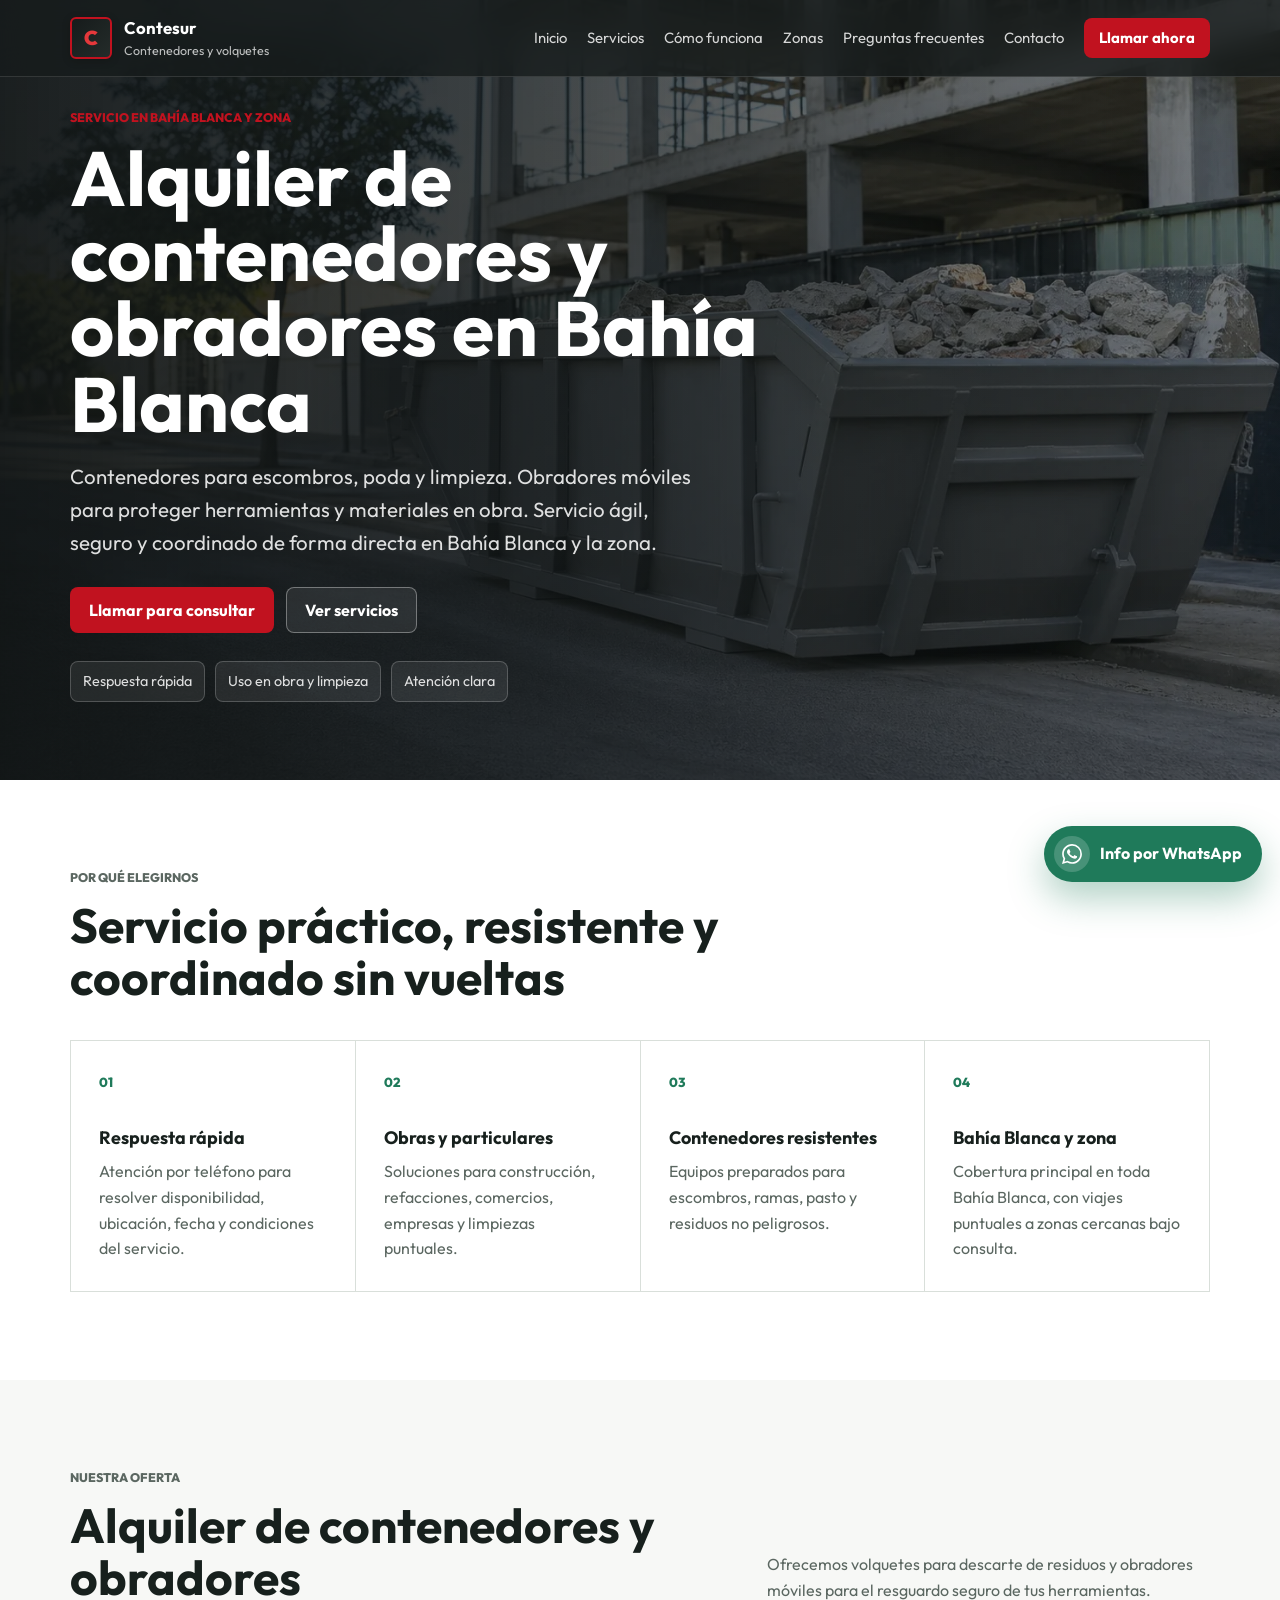
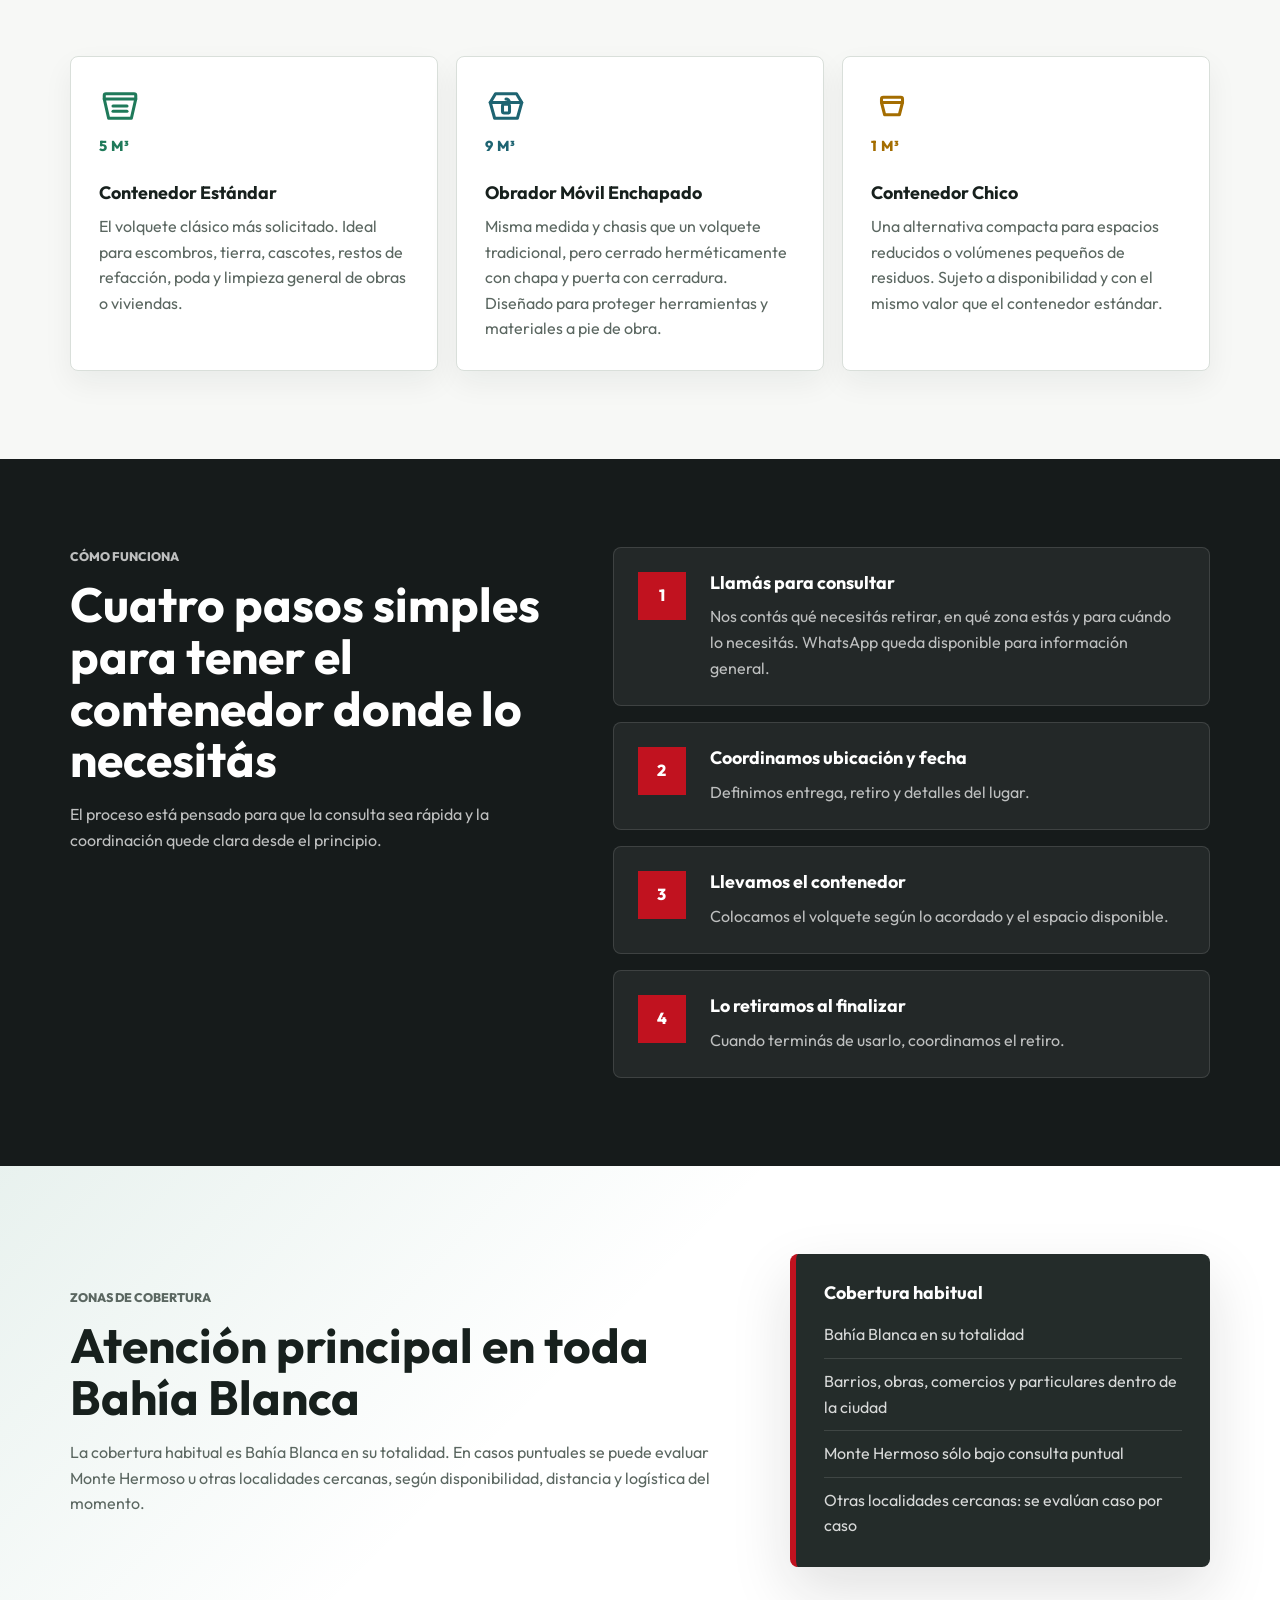
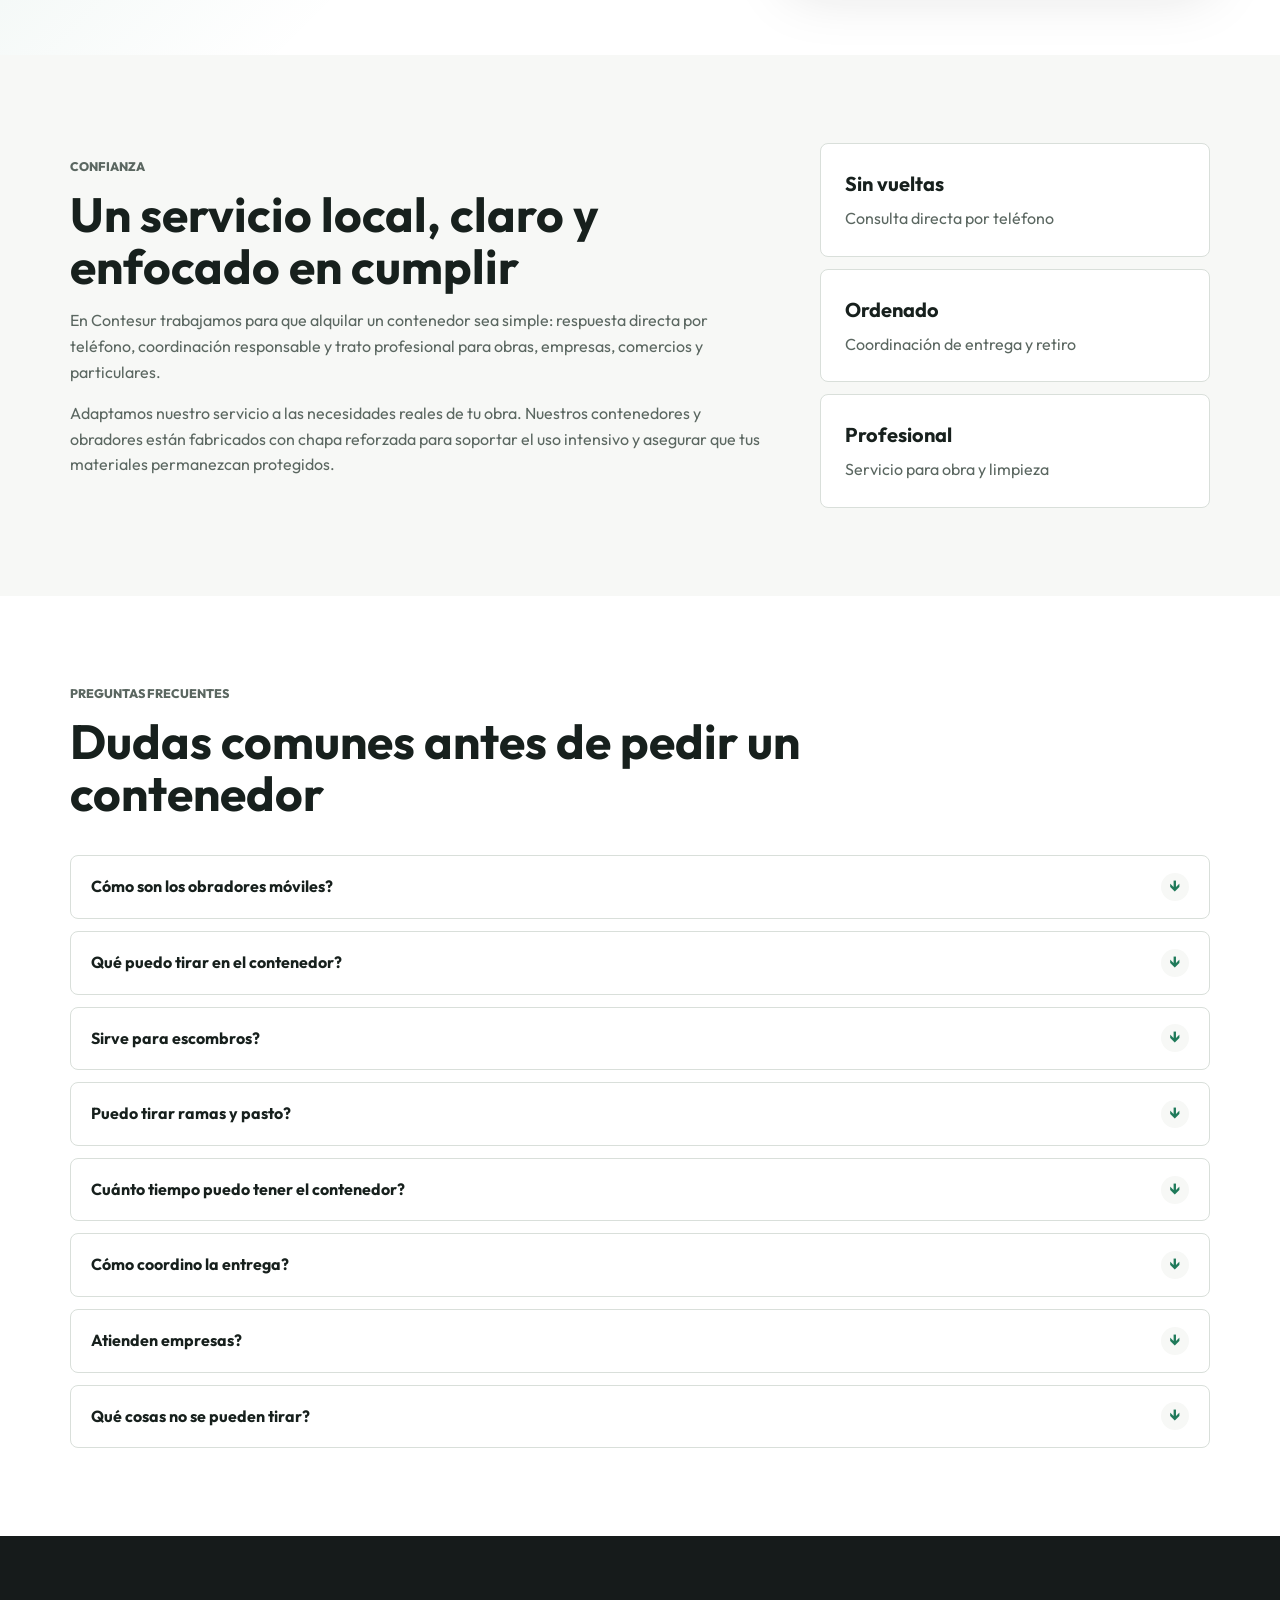
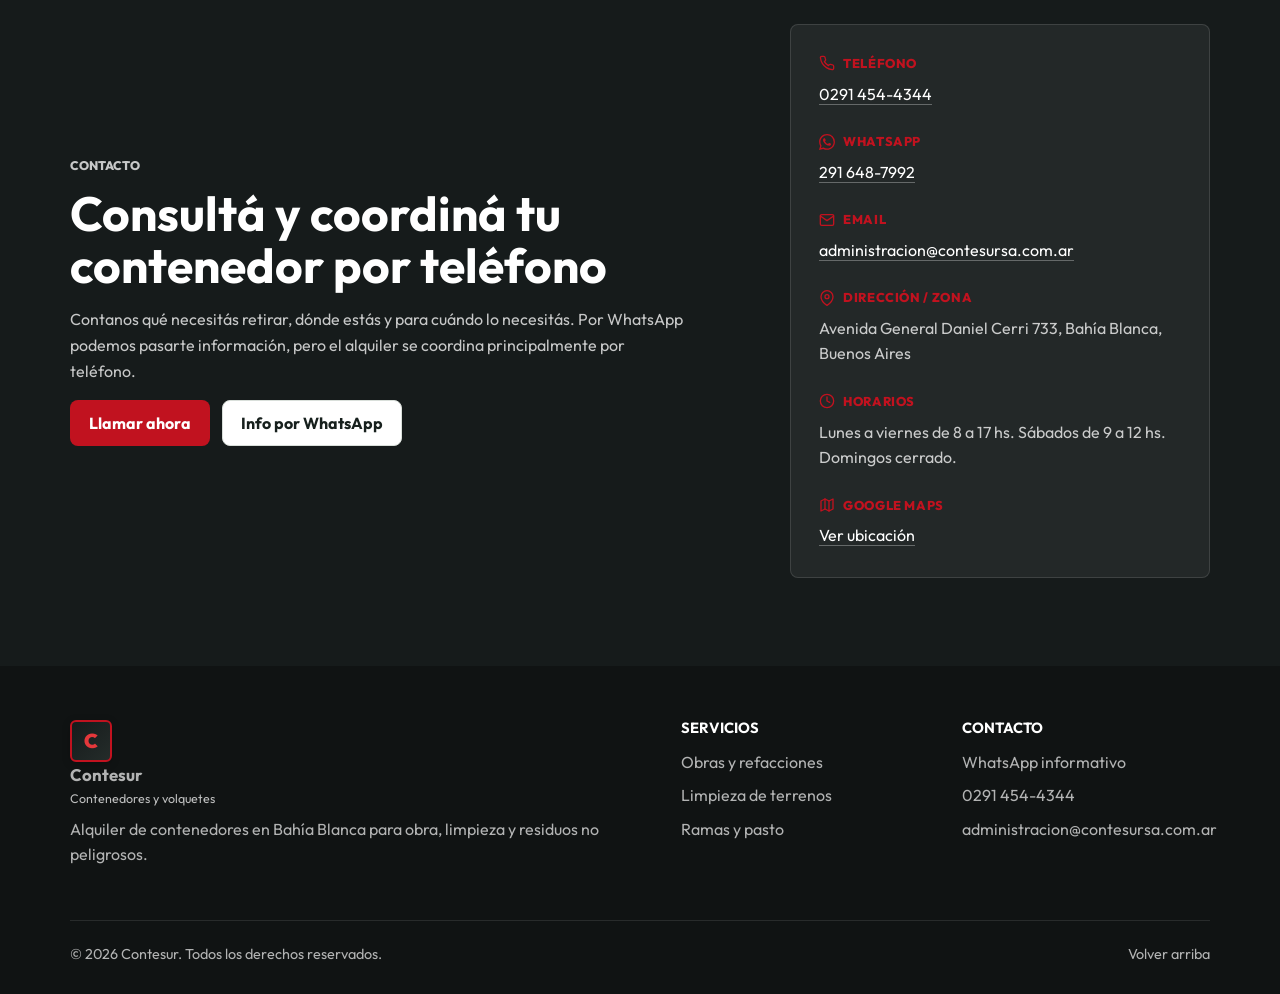
==== index.html @ 973a339f "Prepare static site for Cloudflare Pages" ====
<!doctype html>
<html lang="es-AR">
  <head>
    <!-- Google tag (gtag.js) -->
    <script async src="https://www.googletagmanager.com/gtag/js?id=AW-16660048232"></script>
    <script>
      window.dataLayer = window.dataLayer || [];
      function gtag(){dataLayer.push(arguments);}
      gtag('js', new Date());

      gtag('config', 'AW-16660048232');
    </script>
    <!-- Event snippet for Contesur - Click WhatsApp conversion page -->
    <script>
    function gtag_report_conversion_whatsapp(url) {
      var callback = function () {
        if (typeof(url) != 'undefined') {
          if (!url.includes('wa.me') && !url.includes('whatsapp')) {
            window.location = url;
          }
        }
      };
      gtag('event', 'conversion', {
          'send_to': 'AW-16660048232/fmhyCLqW9cAcEOjSkIg-',
          'event_callback': callback
      });
      return true;
    }
    </script>
    <!-- Event snippet for Llamar con un clic conversion page -->
    <script>
    function gtag_report_conversion_call(url) {
      var callback = function () {
        if (typeof(url) != 'undefined') {
          window.location = url;
        }
      };
      gtag('event', 'conversion', {
          'send_to': 'AW-16660048232/K-toCMCW9cAcEOjSkIg-',
          'value': 1.0,
          'currency': 'ARS',
          'event_callback': callback
      });
      return false;
    }
    </script>
    <meta charset="utf-8">
    <meta name="viewport" content="width=device-width, initial-scale=1">
    <title>Contenedores en Bahía Blanca | Contesur</title>
    <meta name="description" content="Alquiler de contenedores y volquetes en Bahía Blanca para obras, empresas, comercios y particulares. Consultas y alquiler principalmente por teléfono.">
    <meta name="robots" content="index, follow">
    <link rel="canonical" href="https://contesursa.com.ar/">

    <meta property="og:type" content="website">
    <meta property="og:locale" content="es_AR">
    <meta property="og:title" content="Contenedores y volquetes en Bahía Blanca | Contesur">
    <meta property="og:description" content="Servicio profesional de contenedores para escombros, ramas, pasto, obras y limpieza de terrenos en Bahía Blanca.">
    <meta property="og:url" content="https://contesursa.com.ar/">
    <meta property="og:image" content="https://contesursa.com.ar/assets/img/contenedor-obra-bahia-blanca.png">

    <link rel="icon" href="favicon.ico" sizes="any">
    <link rel="icon" href="favicon.svg" type="image/svg+xml">
    <link rel="preload" href="assets/img/contenedor-obra-bahia-blanca.webp" as="image" type="image/webp">
    <link rel="preconnect" href="https://fonts.googleapis.com">
    <link rel="preconnect" href="https://fonts.gstatic.com" crossorigin>
    <link href="https://fonts.googleapis.com/css2?family=Outfit:wght@300;400;500;600;700;800;900&display=swap" rel="stylesheet">
    <link rel="stylesheet" href="assets/css/styles.css">

    <script type="application/ld+json">
      {
        "@context": "https://schema.org",
        "@type": "LocalBusiness",
        "name": "Contesur",
        "description": "Alquiler de contenedores y volquetes para obras, empresas, comercios y particulares en Bahía Blanca.",
        "areaServed": ["Bahía Blanca", "Monte Hermoso bajo consulta", "Localidades cercanas bajo consulta"],
        "address": {
          "@type": "PostalAddress",
          "streetAddress": "Avenida General Daniel Cerri 733",
          "addressLocality": "Bahía Blanca",
          "addressRegion": "Buenos Aires",
          "addressCountry": "AR"
        },
        "telephone": "+542914544344",
        "email": "administracion@contesursa.com.ar",
        "url": "https://contesursa.com.ar/",
        "image": "https://contesursa.com.ar/assets/img/contenedor-obra-bahia-blanca.png",
        "sameAs": ["https://wa.me/5492916487992"]
      }
    </script>
  </head>
  <body>
    <a class="skip-link" href="#contenido">Saltar al contenido</a>

    <header class="site-header" data-header>
      <nav class="nav container" aria-label="Navegación principal">
        <a class="brand" href="#inicio" aria-label="Contesur inicio">
          <span class="brand-mark">C</span>
          <span>
            <strong>Contesur</strong>
            <small>Contenedores y volquetes</small>
          </span>
        </a>

        <button class="nav-toggle" type="button" aria-label="Abrir menú" aria-expanded="false" aria-controls="menu-principal" data-nav-toggle>
          <span></span>
          <span></span>
          <span></span>
        </button>

        <div class="nav-menu" id="menu-principal" data-nav-menu>
          <a href="#inicio">Inicio</a>
          <a href="#servicios">Servicios</a>
          <a href="#como-funciona">Cómo funciona</a>
          <a href="#zonas">Zonas</a>
          <a href="#preguntas">Preguntas frecuentes</a>
          <a href="#contacto">Contacto</a>
          <a class="btn btn-small" href="tel:+542914544344" onclick="return gtag_report_conversion_call('tel:+542914544344');">Llamar ahora</a>
        </div>
      </nav>
    </header>

    <main id="contenido">
      <section class="hero" id="inicio">
        <div class="hero-media" aria-hidden="true">
          <picture>
            <source srcset="assets/img/contenedor-obra-bahia-blanca.webp" type="image/webp">
            <img src="assets/img/contenedor-obra-bahia-blanca.png" alt="" width="1742" height="910">
          </picture>
        </div>
        <div class="hero-overlay"></div>
        <div class="hero-content container">
          <p class="eyebrow">Servicio en Bahía Blanca y zona</p>
          <h1>Alquiler de contenedores y obradores en Bahía Blanca</h1>
          <p class="hero-copy">Contenedores para escombros, poda y limpieza. Obradores móviles para proteger herramientas y materiales en obra. Servicio ágil, seguro y coordinado de forma directa en Bahía Blanca y la zona.</p>
          <div class="hero-actions">
            <a class="btn btn-primary" href="tel:+542914544344" onclick="return gtag_report_conversion_call('tel:+542914544344');">Llamar para consultar</a>
            <a class="btn btn-secondary" href="#servicios">Ver servicios</a>
          </div>
          <div class="hero-proof" aria-label="Beneficios destacados">
            <span>Respuesta rápida</span>
            <span>Uso en obra y limpieza</span>
            <span>Atención clara</span>
          </div>
        </div>
      </section>

      <section class="section benefits" aria-labelledby="beneficios-titulo">
        <div class="container">
          <div class="section-heading">
            <p class="eyebrow">Por qué elegirnos</p>
            <h2 id="beneficios-titulo">Servicio práctico, resistente y coordinado sin vueltas</h2>
          </div>
          <div class="benefit-grid">
            <article class="benefit-item">
              <span class="item-number">01</span>
              <h3>Respuesta rápida</h3>
              <p>Atención por teléfono para resolver disponibilidad, ubicación, fecha y condiciones del servicio.</p>
            </article>
            <article class="benefit-item">
              <span class="item-number">02</span>
              <h3>Obras y particulares</h3>
              <p>Soluciones para construcción, refacciones, comercios, empresas y limpiezas puntuales.</p>
            </article>
            <article class="benefit-item">
              <span class="item-number">03</span>
              <h3>Contenedores resistentes</h3>
              <p>Equipos preparados para escombros, ramas, pasto y residuos no peligrosos.</p>
            </article>
            <article class="benefit-item">
              <span class="item-number">04</span>
              <h3>Bahía Blanca y zona</h3>
              <p>Cobertura principal en toda Bahía Blanca, con viajes puntuales a zonas cercanas bajo consulta.</p>
            </article>
          </div>
        </div>
      </section>

      <section class="section services" id="servicios" aria-labelledby="servicios-titulo">
        <div class="container">
          <div class="section-heading split">
            <div>
              <p class="eyebrow">Nuestra Oferta</p>
              <h2 id="servicios-titulo">Alquiler de contenedores y obradores</h2>
            </div>
            <p>Ofrecemos volquetes para descarte de residuos y obradores móviles para el resguardo seguro de tus herramientas.</p>
          </div>

          <div class="service-grid">
            <article class="service-card">
              <span class="service-icon" aria-hidden="true">
                <svg viewBox="0 0 24 24" fill="none" stroke="currentColor" stroke-width="2" stroke-linecap="round" stroke-linejoin="round">
                  <path d="M3 8h18l-2.5 11h-13L3 8z" />
                  <path d="M3 8V6a1 1 0 0 1 1-1h16a1 1 0 0 1 1 1v2" />
                  <line x1="8" y1="12" x2="16" y2="12" />
                  <line x1="8" y1="15" x2="16" y2="15" />
                </svg>
                <small>5 m³</small>
              </span>
              <h3>Contenedor Estándar</h3>
              <p>El volquete clásico más solicitado. Ideal para escombros, tierra, cascotes, restos de refacción, poda y limpieza general de obras o viviendas.</p>
            </article>
            <article class="service-card">
              <span class="service-icon" aria-hidden="true">
                <svg viewBox="0 0 24 24" fill="none" stroke="currentColor" stroke-width="2" stroke-linecap="round" stroke-linejoin="round">
                  <path d="M3 10h18l-2.5 9h-13L3 10z" />
                  <path d="M3 10L6 5h12l3 5" />
                  <rect x="10" y="11" width="4" height="5" rx="1" />
                  <path d="M12 8a2 2 0 0 1 2 2" />
                </svg>
                <small>9 m³</small>
              </span>
              <h3>Obrador Móvil Enchapado</h3>
              <p>Misma medida y chasis que un volquete tradicional, pero cerrado herméticamente con chapa y puerta con cerradura. Diseñado para proteger herramientas y materiales a pie de obra.</p>
            </article>
            <article class="service-card">
              <span class="service-icon" aria-hidden="true">
                <svg viewBox="0 0 24 24" fill="none" stroke="currentColor" stroke-width="2" stroke-linecap="round" stroke-linejoin="round">
                  <path d="M6 10h12l-1.8 7h-8.4L6 10z" />
                  <path d="M6 10V8a1 1 0 0 1 1-1h10a1 1 0 0 1 1 1v2" />
                </svg>
                <small>1 m³</small>
              </span>
              <h3>Contenedor Chico</h3>
              <p>Una alternativa compacta para espacios reducidos o volúmenes pequeños de residuos. Sujeto a disponibilidad y con el mismo valor que el contenedor estándar.</p>
            </article>
          </div>
        </div>
      </section>

      <section class="section process" id="como-funciona" aria-labelledby="proceso-titulo">
        <div class="container process-layout">
          <div class="section-heading">
            <p class="eyebrow">Cómo funciona</p>
            <h2 id="proceso-titulo">Cuatro pasos simples para tener el contenedor donde lo necesitás</h2>
            <p>El proceso está pensado para que la consulta sea rápida y la coordinación quede clara desde el principio.</p>
          </div>

          <ol class="process-list">
            <li>
              <span>1</span>
              <div>
                <h3>Llamás para consultar</h3>
                <p>Nos contás qué necesitás retirar, en qué zona estás y para cuándo lo necesitás. WhatsApp queda disponible para información general.</p>
              </div>
            </li>
            <li>
              <span>2</span>
              <div>
                <h3>Coordinamos ubicación y fecha</h3>
                <p>Definimos entrega, retiro y detalles del lugar.</p>
              </div>
            </li>
            <li>
              <span>3</span>
              <div>
                <h3>Llevamos el contenedor</h3>
                <p>Colocamos el volquete según lo acordado y el espacio disponible.</p>
              </div>
            </li>
            <li>
              <span>4</span>
              <div>
                <h3>Lo retiramos al finalizar</h3>
                <p>Cuando terminás de usarlo, coordinamos el retiro.</p>
              </div>
            </li>
          </ol>
        </div>
      </section>

      <section class="section zones" id="zonas" aria-labelledby="zonas-titulo">
        <div class="container zones-layout">
          <div>
            <p class="eyebrow">Zonas de cobertura</p>
            <h2 id="zonas-titulo">Atención principal en toda Bahía Blanca</h2>
            <p>La cobertura habitual es Bahía Blanca en su totalidad. En casos puntuales se puede evaluar Monte Hermoso u otras localidades cercanas, según disponibilidad, distancia y logística del momento.</p>
          </div>
          <div class="zones-panel">
            <h3>Cobertura habitual</h3>
            <ul>
              <li>Bahía Blanca en su totalidad</li>
              <li>Barrios, obras, comercios y particulares dentro de la ciudad</li>
              <li>Monte Hermoso sólo bajo consulta puntual</li>
              <li>Otras localidades cercanas: se evalúan caso por caso</li>
            </ul>
          </div>
        </div>
      </section>

      <section class="section trust" aria-labelledby="confianza-titulo">
        <div class="container trust-layout">
          <div class="trust-copy">
            <p class="eyebrow">Confianza</p>
            <h2 id="confianza-titulo">Un servicio local, claro y enfocado en cumplir</h2>
            <p>En Contesur trabajamos para que alquilar un contenedor sea simple: respuesta directa por teléfono, coordinación responsable y trato profesional para obras, empresas, comercios y particulares.</p>
            <p>Adaptamos nuestro servicio a las necesidades reales de tu obra. Nuestros contenedores y obradores están fabricados con chapa reforzada para soportar el uso intensivo y asegurar que tus materiales permanezcan protegidos.</p>
          </div>
          <div class="trust-metrics" aria-label="Puntos de confianza">
            <div>
              <strong>Sin vueltas</strong>
              <span>Consulta directa por teléfono</span>
            </div>
            <div>
              <strong>Ordenado</strong>
              <span>Coordinación de entrega y retiro</span>
            </div>
            <div>
              <strong>Profesional</strong>
              <span>Servicio para obra y limpieza</span>
            </div>
          </div>
        </div>
      </section>

      <section class="section faq" id="preguntas" aria-labelledby="faq-titulo">
        <div class="container">
          <div class="section-heading">
            <p class="eyebrow">Preguntas frecuentes</p>
            <h2 id="faq-titulo">Dudas comunes antes de pedir un contenedor</h2>
          </div>

          <div class="faq-list">
            <details>
              <summary>Cómo son los obradores móviles?</summary>
              <p>Nuestros obradores tienen un tamaño de 9 m³ (la misma medida exterior que un volquete normal), lo que facilita su entrega y colocación. Están completamente cerrados con chapa y equipados con una puerta con cerradura para garantizar la seguridad de tus herramientas.</p>
            </details>
            <details>
              <summary>Qué puedo tirar en el contenedor?</summary>
              <p>Residuos no peligrosos como escombros, restos de refacción, ramas, pasto y descartes permitidos. El detalle exacto se confirma al coordinar el servicio.</p>
            </details>
            <details>
              <summary>Sirve para escombros?</summary>
              <p>Sí, el servicio está pensado para escombros de obra, refacciones y limpieza, siempre que sean materiales permitidos y no peligrosos.</p>
            </details>
            <details>
              <summary>Puedo tirar ramas y pasto?</summary>
              <p>Sí, también se puede usar para residuos verdes como ramas, pasto y restos de poda. Consultanos para coordinar según volumen y zona.</p>
            </details>
            <details>
              <summary>Cuánto tiempo puedo tener el contenedor?</summary>
              <p>El uso habitual del contenedor es de aproximadamente 5 a 7 días, un plazo lógico para cargarlo con tranquilidad. Si necesitás otro tiempo, se coordina por teléfono según disponibilidad.</p>
            </details>
            <details>
              <summary>Cómo coordino la entrega?</summary>
              <p>La coordinación principal se hace por teléfono. Indicás ubicación, tipo de residuo y fecha estimada; WhatsApp se usa para pedir información o enviar datos complementarios.</p>
            </details>
            <details>
              <summary>Atienden empresas?</summary>
              <p>Sí, atendemos obras, empresas, comercios y particulares. Para necesidades recurrentes, conviene consultar disponibilidad y frecuencia.</p>
            </details>
            <details>
              <summary>Qué cosas no se pueden tirar?</summary>
              <p>No se deben colocar residuos peligrosos, inflamables, tóxicos, líquidos, restos sanitarios ni materiales no permitidos por normativa. Consultar antes si tenés dudas.</p>
            </details>
          </div>
        </div>
      </section>

      <section class="section contact" id="contacto" aria-labelledby="contacto-titulo">
        <div class="container contact-layout">
          <div>
            <p class="eyebrow">Contacto</p>
            <h2 id="contacto-titulo">Consultá y coordiná tu contenedor por teléfono</h2>
            <p>Contanos qué necesitás retirar, dónde estás y para cuándo lo necesitás. Por WhatsApp podemos pasarte información, pero el alquiler se coordina principalmente por teléfono.</p>
            <div class="contact-actions">
              <a class="btn btn-primary" href="tel:+542914544344" onclick="return gtag_report_conversion_call('tel:+542914544344');">Llamar ahora</a>
              <a class="btn btn-secondary" href="https://wa.me/5492916487992?text=Hola%20Contesur%2C%20quisiera%20recibir%20informacion%20sobre%20el%20servicio%20de%20contenedores." target="_blank" rel="noopener" onclick="return gtag_report_conversion_whatsapp('https://wa.me/5492916487992?text=Hola%20Contesur%2C%20quisiera%20recibir%20informacion%20sobre%20el%20servicio%20de%20contenedores.');">Info por WhatsApp</a>
            </div>
          </div>

          <address class="contact-card">
            <span class="contact-label">
              <svg viewBox="0 0 24 24" fill="none" stroke="currentColor" stroke-width="2" stroke-linecap="round" stroke-linejoin="round" class="contact-icon" aria-hidden="true">
                <path d="M22 16.92v3a2 2 0 0 1-2.18 2 19.79 19.79 0 0 1-8.63-3.07 19.5 19.5 0 0 1-6-6 19.79 19.79 0 0 1-3.07-8.67A2 2 0 0 1 4.11 2h3a2 2 0 0 1 2 1.72 12.84 12.84 0 0 0 .7 2.81 2 2 0 0 1-.45 2.11L8.09 9.91a16 16 0 0 0 6 6l1.27-1.27a2 2 0 0 1 2.11-.45 12.84 12.84 0 0 0 2.81.7A2 2 0 0 1 22 16.92z" />
              </svg>
              Teléfono
            </span>
            <a href="tel:+542914544344" onclick="return gtag_report_conversion_call('tel:+542914544344');">0291 454-4344</a>

            <span class="contact-label">
              <svg viewBox="0 0 24 24" fill="currentColor" class="contact-icon" aria-hidden="true">
                <path d="M17.472 14.382c-.297-.149-1.758-.867-2.03-.967-.273-.099-.471-.148-.67.15-.197.297-.767.966-.94 1.164-.173.199-.347.223-.644.075-.297-.15-1.255-.463-2.39-1.475-.883-.788-1.48-1.761-1.653-2.059-.173-.297-.018-.458.13-.606.134-.133.298-.347.446-.52.149-.174.198-.298.298-.497.099-.198.05-.371-.025-.52-.075-.149-.669-1.612-.916-2.207-.242-.579-.487-.5-.669-.51-.173-.008-.371-.01-.57-.01-.198 0-.52.074-.792.372-.272.297-1.04 1.016-1.04 2.479 0 1.462 1.065 2.875 1.213 3.074.149.198 2.096 3.2 5.077 4.487.709.306 1.262.489 1.694.625.712.227 1.36.195 1.871.118.571-.085 1.758-.719 2.006-1.413.248-.694.248-1.289.173-1.413-.074-.124-.272-.198-.57-.347m-5.421 7.403h-.004a9.87 9.87 0 01-5.031-1.378l-.361-.214-3.741.982.998-3.648-.235-.374a9.86 9.86 0 01-1.51-5.26c.001-5.45 4.436-9.884 9.888-9.884 2.64 0 5.122 1.03 6.988 2.898a9.825 9.825 0 012.893 6.994c-.003 5.45-4.437 9.884-9.885 9.884m8.413-18.297A11.815 11.815 0 0012.05 0C5.495 0 .16 5.335.157 11.892c0 2.096.547 4.142 1.588 5.945L0 24l6.335-1.662c1.746.953 3.71 1.458 5.704 1.46h.005c6.554 0 11.89-5.335 11.893-11.893a11.821 11.821 0 00-3.48-8.413z" />
              </svg>
              WhatsApp
            </span>
            <a href="https://wa.me/5492916487992" target="_blank" rel="noopener" onclick="return gtag_report_conversion_whatsapp('https://wa.me/5492916487992');">291 648-7992</a>

            <span class="contact-label">
              <svg viewBox="0 0 24 24" fill="none" stroke="currentColor" stroke-width="2" stroke-linecap="round" stroke-linejoin="round" class="contact-icon" aria-hidden="true">
                <path d="M4 4h16c1.1 0 2 .9 2 2v12c0 1.1-.9 2-2 2H4c-1.1 0-2-.9-2-2V6c0-1.1.9-2 2-2z" />
                <polyline points="22,6 12,13 2,6" />
              </svg>
              Email
            </span>
            <a href="mailto:administracion@contesursa.com.ar">administracion@contesursa.com.ar</a>

            <span class="contact-label">
              <svg viewBox="0 0 24 24" fill="none" stroke="currentColor" stroke-width="2" stroke-linecap="round" stroke-linejoin="round" class="contact-icon" aria-hidden="true">
                <path d="M21 10c0 7-9 13-9 13s-9-6-9-13a9 9 0 0 1 18 0z" />
                <circle cx="12" cy="10" r="3" />
              </svg>
              Dirección / zona
            </span>
            <p>Avenida General Daniel Cerri 733, Bahía Blanca, Buenos Aires</p>

            <span class="contact-label">
              <svg viewBox="0 0 24 24" fill="none" stroke="currentColor" stroke-width="2" stroke-linecap="round" stroke-linejoin="round" class="contact-icon" aria-hidden="true">
                <circle cx="12" cy="12" r="10" />
                <polyline points="12 6 12 12 16 14" />
              </svg>
              Horarios
            </span>
            <p>Lunes a viernes de 8 a 17 hs. Sábados de 9 a 12 hs. Domingos cerrado.</p>

            <span class="contact-label">
              <svg viewBox="0 0 24 24" fill="none" stroke="currentColor" stroke-width="2" stroke-linecap="round" stroke-linejoin="round" class="contact-icon" aria-hidden="true">
                <polygon points="3 6 9 3 15 6 21 3 21 18 15 21 9 18 3 21" />
                <line x1="9" y1="3" x2="9" y2="18" />
                <line x1="15" y1="6" x2="15" y2="21" />
              </svg>
              Google Maps
            </span>
            <a href="https://www.google.com/maps/search/?api=1&query=Avenida%20General%20Daniel%20Cerri%20733%2C%20Bahia%20Blanca%2C%20Buenos%20Aires" target="_blank" rel="noopener">Ver ubicación</a>
          </address>
        </div>
      </section>
    </main>

    <footer class="site-footer">
      <div class="container footer-layout">
        <div>
          <a class="brand footer-brand" href="#inicio">
            <span class="brand-mark">C</span>
            <span>
              <strong>Contesur</strong>
              <small>Contenedores y volquetes</small>
            </span>
          </a>
          <p>Alquiler de contenedores en Bahía Blanca para obra, limpieza y residuos no peligrosos.</p>
        </div>
        <div>
          <h2>Servicios</h2>
          <a href="#servicios">Obras y refacciones</a>
          <a href="#servicios">Limpieza de terrenos</a>
          <a href="#servicios">Ramas y pasto</a>
        </div>
        <div>
          <h2>Contacto</h2>
          <a href="https://wa.me/5492916487992" target="_blank" rel="noopener" onclick="return gtag_report_conversion_whatsapp('https://wa.me/5492916487992');">WhatsApp informativo</a>
          <a href="tel:+542914544344" onclick="return gtag_report_conversion_call('tel:+542914544344');">0291 454-4344</a>
          <a href="mailto:administracion@contesursa.com.ar">administracion@contesursa.com.ar</a>
        </div>
      </div>
      <div class="container footer-bottom">
        <p>© <span data-year></span> Contesur. Todos los derechos reservados.</p>
        <a href="#inicio">Volver arriba</a>
      </div>
    </footer>

    <a class="whatsapp-float" href="https://wa.me/5492916487992?text=Hola%20Contesur%2C%20quisiera%20recibir%20informacion%20sobre%20el%20servicio%20de%20contenedores." target="_blank" rel="noopener" aria-label="Pedir información por WhatsApp" onclick="return gtag_report_conversion_whatsapp('https://wa.me/5492916487992?text=Hola%20Contesur%2C%20quisiera%20recibir%20informacion%20sobre%20el%20servicio%20de%20contenedores.');">
      <span class="wa-icon-wrapper">
        <svg viewBox="0 0 24 24" fill="currentColor">
          <path d="M17.472 14.382c-.297-.149-1.758-.867-2.03-.967-.273-.099-.471-.148-.67.15-.197.297-.767.966-.94 1.164-.173.199-.347.223-.644.075-.297-.15-1.255-.463-2.39-1.475-.883-.788-1.48-1.761-1.653-2.059-.173-.297-.018-.458.13-.606.134-.133.298-.347.446-.52.149-.174.198-.298.298-.497.099-.198.05-.371-.025-.52-.075-.149-.669-1.612-.916-2.207-.242-.579-.487-.5-.669-.51-.173-.008-.371-.01-.57-.01-.198 0-.52.074-.792.372-.272.297-1.04 1.016-1.04 2.479 0 1.462 1.065 2.875 1.213 3.074.149.198 2.096 3.2 5.077 4.487.709.306 1.262.489 1.694.625.712.227 1.36.195 1.871.118.571-.085 1.758-.719 2.006-1.413.248-.694.248-1.289.173-1.413-.074-.124-.272-.198-.57-.347m-5.421 7.403h-.004a9.87 9.87 0 01-5.031-1.378l-.361-.214-3.741.982.998-3.648-.235-.374a9.86 9.86 0 01-1.51-5.26c.001-5.45 4.436-9.884 9.888-9.884 2.64 0 5.122 1.03 6.988 2.898a9.825 9.825 0 012.893 6.994c-.003 5.45-4.437 9.884-9.885 9.884m8.413-18.297A11.815 11.815 0 0012.05 0C5.495 0 .16 5.335.157 11.892c0 2.096.547 4.142 1.588 5.945L0 24l6.335-1.662c1.746.953 3.71 1.458 5.704 1.46h.005c6.554 0 11.89-5.335 11.893-11.893a11.821 11.821 0 00-3.48-8.413z" />
        </svg>
      </span>
      <strong>Info por WhatsApp</strong>
    </a>

    <script src="assets/js/main.js" defer></script>
  </body>
</html>
---- assets/css/styles.css ----
:root {
  --bg: #f7f8f6;
  --ink: #17201d;
  --muted: #5b6761;
  --panel: #ffffff;
  --line: #d9dfda;
  --dark: #161b1b;
  --dark-2: #242c2a;
  --steel: #59635f;
  --green: #1f7a5a;
  --blue: #1e6472;
  --accent: #c1121f;
  --accent-2: #e5383b;
  --shadow: 0 24px 60px rgba(22, 27, 27, 0.13);
  --radius: 8px;
  --container: min(1140px, calc(100% - 32px));
}

* {
  box-sizing: border-box;
}

html {
  scroll-behavior: smooth;
}

body {
  margin: 0;
  background: var(--bg);
  color: var(--ink);
  font-family: 'Outfit', -apple-system, BlinkMacSystemFont, "Segoe UI", Roboto, Helvetica, Arial, sans-serif;
  line-height: 1.6;
  text-rendering: optimizeLegibility;
}

body.nav-open {
  overflow: hidden;
}

img {
  display: block;
  max-width: 100%;
}

a {
  color: inherit;
  text-decoration: none;
}

button,
input,
textarea,
select {
  font: inherit;
}

.container {
  width: var(--container);
  margin-inline: auto;
}

.skip-link {
  position: fixed;
  top: 12px;
  left: 12px;
  z-index: 1000;
  padding: 10px 14px;
  background: var(--accent);
  color: var(--ink);
  transform: translateY(-140%);
  transition: transform 0.2s ease;
}

.skip-link:focus {
  transform: translateY(0);
}

.site-header {
  position: fixed;
  top: 0;
  left: 0;
  z-index: 100;
  width: 100%;
  border-bottom: 1px solid rgba(255, 255, 255, 0.12);
  background: rgba(22, 27, 27, 0.78);
  color: #fff;
  backdrop-filter: blur(16px);
  transition: background 0.2s ease, box-shadow 0.2s ease;
}

.site-header.is-scrolled {
  background: rgba(22, 27, 27, 0.96);
  box-shadow: 0 12px 36px rgba(0, 0, 0, 0.18);
}

.nav {
  display: flex;
  min-height: 76px;
  align-items: center;
  justify-content: space-between;
  gap: 24px;
}

.brand {
  display: inline-flex;
  align-items: center;
  gap: 12px;
  min-width: 0;
}

.brand-mark {
  display: grid;
  width: 42px;
  height: 42px;
  flex: 0 0 42px;
  place-items: center;
  border: 2px solid var(--accent);
  border-radius: 6px;
  background: linear-gradient(135deg, var(--dark) 0%, var(--dark-2) 100%);
  color: var(--accent-2);
  font-weight: 900;
  font-size: 1.25rem;
  box-shadow: 0 2px 8px rgba(0, 0, 0, 0.2);
}

.brand strong {
  display: block;
  font-size: 1.05rem;
  letter-spacing: 0;
}

.brand small {
  display: block;
  color: rgba(255, 255, 255, 0.72);
  font-size: 0.78rem;
}

.nav-menu {
  display: flex;
  align-items: center;
  justify-content: flex-end;
  gap: 20px;
  font-size: 0.93rem;
}

.nav-menu a {
  color: rgba(255, 255, 255, 0.82);
  transition: color 0.2s ease;
}

.nav-menu a:hover,
.nav-menu a:focus-visible {
  color: #fff;
}

.nav-toggle {
  display: none;
  width: 44px;
  height: 44px;
  place-items: center;
  border: 1px solid rgba(255, 255, 255, 0.2);
  border-radius: var(--radius);
  background: rgba(255, 255, 255, 0.08);
  color: #fff;
  cursor: pointer;
}

.nav-toggle span {
  display: block;
  width: 19px;
  height: 2px;
  margin: 3px auto;
  background: currentColor;
  transition: transform 0.2s ease, opacity 0.2s ease;
}

.nav-open .nav-toggle span:nth-child(1) {
  transform: translateY(5px) rotate(45deg);
}

.nav-open .nav-toggle span:nth-child(2) {
  opacity: 0;
}

.nav-open .nav-toggle span:nth-child(3) {
  transform: translateY(-5px) rotate(-45deg);
}

.btn {
  display: inline-flex;
  min-height: 46px;
  align-items: center;
  justify-content: center;
  gap: 8px;
  border: 1px solid transparent;
  border-radius: var(--radius);
  padding: 12px 18px;
  font-weight: 700;
  line-height: 1.2;
  text-align: center;
  transition: transform 0.2s ease, background 0.2s ease, color 0.2s ease, border-color 0.2s ease;
}

.btn:hover,
.btn:focus-visible {
  transform: translateY(-1px);
}

.btn-primary,
.btn-small {
  background: var(--accent);
  color: #fff;
}

.btn-primary:hover,
.btn-small:hover {
  background: var(--accent-2);
}

.btn-secondary {
  border-color: rgba(255, 255, 255, 0.35);
  background: rgba(255, 255, 255, 0.08);
  color: #fff;
}

.contact .btn-secondary,
.error-page .btn-secondary {
  border-color: var(--line);
  background: #fff;
  color: var(--ink);
}

.btn-small {
  min-height: 40px;
  padding: 10px 14px;
  color: #fff !important;
}

.hero {
  position: relative;
  min-height: 720px;
  overflow: hidden;
  color: #fff;
}

.hero-media,
.hero-overlay {
  position: absolute;
  inset: 0;
}

.hero-media picture,
.hero-media img {
  width: 100%;
  height: 100%;
}

.hero-media picture {
  display: block;
}

.hero-media img {
  object-fit: cover;
  object-position: 62% center;
}

.hero-overlay {
  background:
    linear-gradient(90deg, rgba(16, 20, 20, 0.94) 0%, rgba(16, 20, 20, 0.74) 43%, rgba(16, 20, 20, 0.28) 100%),
    linear-gradient(0deg, rgba(16, 20, 20, 0.34), rgba(16, 20, 20, 0.12));
}

.hero-content {
  position: relative;
  z-index: 1;
  display: flex;
  width: var(--container);
  min-height: 720px;
  max-width: 1140px;
  flex-direction: column;
  justify-content: center;
  margin-inline: auto;
  padding: 108px 0 78px;
}

.eyebrow {
  margin: 0 0 12px;
  color: var(--accent);
  font-size: 0.78rem;
  font-weight: 800;
  letter-spacing: 0;
  text-transform: uppercase;
}

h1,
h2,
h3,
p {
  margin-top: 0;
}

h1 {
  max-width: 760px;
  margin-bottom: 20px;
  font-size: clamp(2.35rem, 6vw, 4.9rem);
  line-height: 0.98;
  letter-spacing: 0;
}

h2 {
  margin-bottom: 16px;
  font-size: clamp(1.85rem, 4vw, 3rem);
  line-height: 1.08;
  letter-spacing: 0;
}

h3 {
  margin-bottom: 10px;
  font-size: 1.12rem;
  line-height: 1.25;
}

.hero-copy {
  max-width: 640px;
  margin-bottom: 28px;
  color: rgba(255, 255, 255, 0.86);
  font-size: clamp(1.05rem, 2.2vw, 1.28rem);
}

.hero-actions,
.contact-actions {
  display: flex;
  flex-wrap: wrap;
  gap: 12px;
}

.hero-proof {
  display: flex;
  flex-wrap: wrap;
  gap: 10px;
  margin-top: 28px;
}

.hero-proof span {
  border: 1px solid rgba(255, 255, 255, 0.2);
  border-radius: var(--radius);
  padding: 8px 12px;
  background: rgba(255, 255, 255, 0.08);
  color: rgba(255, 255, 255, 0.85);
  font-size: 0.9rem;
}

.section {
  padding: 88px 0;
}

.section-heading {
  max-width: 760px;
  margin-bottom: 36px;
}

.section-heading p,
.split > p,
.process .section-heading p,
.zones p,
.trust-copy p,
.contact p {
  color: var(--muted);
}

.split {
  display: grid;
  max-width: none;
  grid-template-columns: minmax(0, 1.2fr) minmax(260px, 0.8fr);
  align-items: end;
  gap: 32px;
}

.benefits {
  background: #fff;
}

.benefit-grid {
  display: grid;
  grid-template-columns: repeat(4, 1fr);
  gap: 1px;
  border: 1px solid var(--line);
  background: var(--line);
}

.benefit-item {
  min-height: 250px;
  padding: 28px;
  background: #fff;
}

.item-number {
  display: inline-flex;
  margin-bottom: 34px;
  color: var(--green);
  font-size: 0.82rem;
  font-weight: 800;
}

.service-icon {
  display: flex;
  flex-direction: column;
  align-items: flex-start;
  gap: 8px;
  margin-bottom: 24px;
  color: var(--green);
}

.service-icon svg {
  width: 42px;
  height: 42px;
  stroke-width: 1.75;
  transition: transform 0.3s ease;
}

.service-icon small {
  font-size: 0.9rem;
  font-weight: 800;
  text-transform: uppercase;
  letter-spacing: 0.05em;
}

.benefit-item p,
.service-card p,
.process-list p {
  margin-bottom: 0;
  color: var(--muted);
}

.services {
  background: var(--bg);
}

.service-grid {
  display: grid;
  grid-template-columns: repeat(3, 1fr);
  gap: 18px;
}

.service-card {
  min-height: 245px;
  border: 1px solid var(--line);
  border-radius: var(--radius);
  padding: 28px;
  background: var(--panel);
  box-shadow: 0 12px 30px rgba(22, 27, 27, 0.06);
  transition: transform 0.2s ease, box-shadow 0.2s ease, border-color 0.2s ease;
}

.service-card:hover {
  transform: translateY(-3px);
  border-color: rgba(31, 122, 90, 0.35);
  box-shadow: var(--shadow);
}

.service-card:hover .service-icon svg {
  transform: translateY(-2px) scale(1.05);
}

.service-card:nth-child(2n) .service-icon {
  color: var(--blue);
}

.service-card:nth-child(3n) .service-icon {
  color: #a46d00;
}

.process {
  background: var(--dark);
  color: #fff;
}

.process-layout {
  display: grid;
  grid-template-columns: minmax(0, 0.9fr) minmax(320px, 1.1fr);
  gap: 54px;
  align-items: start;
}

.process .section-heading {
  position: sticky;
  top: 112px;
}

.process .section-heading p {
  color: rgba(255, 255, 255, 0.72);
}

.process-list {
  display: grid;
  gap: 16px;
  margin: 0;
  padding: 0;
  list-style: none;
}

.process-list li {
  display: grid;
  grid-template-columns: 54px 1fr;
  gap: 18px;
  border: 1px solid rgba(255, 255, 255, 0.12);
  border-radius: var(--radius);
  padding: 24px;
  background: rgba(255, 255, 255, 0.06);
}

.process-list span {
  display: grid;
  width: 48px;
  height: 48px;
  place-items: center;
  background: var(--accent);
  color: #fff;
  font-weight: 800;
}

.process-list p {
  color: rgba(255, 255, 255, 0.7);
}

.zones {
  background:
    linear-gradient(135deg, rgba(31, 122, 90, 0.1), transparent 44%),
    #fff;
}

.zones-layout {
  display: grid;
  grid-template-columns: minmax(0, 1fr) 420px;
  gap: 48px;
  align-items: center;
}

.zones-panel {
  border-left: 6px solid var(--accent);
  border-radius: var(--radius);
  padding: 28px;
  background: var(--dark-2);
  color: #fff;
  box-shadow: var(--shadow);
}

.zones-panel ul {
  display: grid;
  gap: 10px;
  margin: 18px 0 0;
  padding: 0;
  list-style: none;
}

.zones-panel li {
  border-bottom: 1px solid rgba(255, 255, 255, 0.12);
  padding-bottom: 10px;
  color: rgba(255, 255, 255, 0.82);
}

.zones-panel li:last-child {
  border-bottom: 0;
  padding-bottom: 0;
}

.trust {
  background: var(--bg);
}

.trust-layout {
  display: grid;
  grid-template-columns: minmax(0, 1fr) minmax(280px, 390px);
  gap: 48px;
  align-items: stretch;
}

.trust-copy {
  display: flex;
  flex-direction: column;
  justify-content: center;
}

.placeholder-note {
  border-left: 4px solid var(--green);
  padding-left: 16px;
  font-weight: 700;
}

.trust-metrics {
  display: grid;
  gap: 12px;
}

.trust-metrics div {
  border: 1px solid var(--line);
  border-radius: var(--radius);
  padding: 24px;
  background: #fff;
}

.trust-metrics strong,
.trust-metrics span {
  display: block;
}

.trust-metrics strong {
  margin-bottom: 6px;
  font-size: 1.25rem;
}

.trust-metrics span {
  color: var(--muted);
}

.faq {
  background: #fff;
}

.faq-list {
  display: grid;
  gap: 12px;
}

details {
  border: 1px solid var(--line);
  border-radius: var(--radius);
  background: #fff;
  transition: border-color 0.2s ease, box-shadow 0.2s ease;
}

details:hover {
  border-color: rgba(31, 122, 90, 0.4);
  box-shadow: 0 6px 15px rgba(22, 27, 27, 0.04);
}

details[open] {
  border-color: var(--green);
  box-shadow: 0 10px 25px rgba(31, 122, 90, 0.08);
}

summary {
  position: relative;
  min-height: 60px;
  padding: 18px 56px 18px 20px;
  cursor: pointer;
  font-weight: 700;
  list-style: none;
  transition: color 0.2s ease;
}

summary:hover,
summary:focus-visible {
  color: var(--green);
}

summary::-webkit-details-marker {
  display: none;
}

summary::after {
  position: absolute;
  top: 50%;
  right: 20px;
  width: 28px;
  height: 28px;
  border-radius: 50%;
  background: var(--bg);
  color: var(--green);
  content: "↓";
  font-size: 1.1rem;
  line-height: 26px;
  text-align: center;
  transform: translateY(-50%);
  transition: transform 0.3s cubic-bezier(0.4, 0, 0.2, 1), background-color 0.3s ease, color 0.3s ease;
}

details[open] summary::after {
  transform: translateY(-50%) rotate(180deg);
  background: var(--green);
  color: #fff;
}

details p {
  margin: 0;
  padding: 0 20px 20px;
  color: var(--muted);
  font-size: 0.95rem;
  animation: faqSlideDown 0.3s cubic-bezier(0.4, 0, 0.2, 1);
}

@keyframes faqSlideDown {
  from {
    opacity: 0;
    transform: translateY(-6px);
  }
  to {
    opacity: 1;
    transform: translateY(0);
  }
}

.contact {
  background: var(--dark);
  color: #fff;
}

.contact-layout {
  display: grid;
  grid-template-columns: minmax(0, 1fr) minmax(300px, 420px);
  gap: 48px;
  align-items: center;
}

.contact p {
  max-width: 620px;
  color: rgba(255, 255, 255, 0.76);
}

.contact-card {
  display: grid;
  gap: 8px;
  border: 1px solid rgba(255, 255, 255, 0.12);
  border-radius: var(--radius);
  padding: 28px;
  background: rgba(255, 255, 255, 0.06);
  font-style: normal;
}

.contact-label {
  display: inline-flex;
  align-items: center;
  gap: 8px;
  margin-top: 16px;
  color: var(--accent);
  font-size: 0.8rem;
  font-weight: 800;
  text-transform: uppercase;
  letter-spacing: 0.05em;
}

.contact-card span:first-child.contact-label {
  margin-top: 0;
}

.contact-icon {
  width: 16px;
  height: 16px;
  flex-shrink: 0;
}

.contact-card a {
  color: #fff;
  text-decoration: underline;
  text-decoration-color: rgba(255, 255, 255, 0.3);
  text-underline-offset: 4px;
}

.contact-card p {
  margin: 0;
}

.site-footer {
  background: #101313;
  color: #fff;
  padding: 54px 0 28px;
}

.footer-layout {
  display: grid;
  grid-template-columns: minmax(0, 1.4fr) minmax(180px, 0.6fr) minmax(180px, 0.6fr);
  gap: 32px;
}

.footer-layout p,
.footer-layout a,
.footer-bottom {
  color: rgba(255, 255, 255, 0.68);
}

.footer-layout h2 {
  margin-bottom: 14px;
  color: #fff;
  font-size: 0.92rem;
  text-transform: uppercase;
}

.footer-layout a {
  display: block;
  margin-bottom: 8px;
}

.footer-bottom {
  display: flex;
  justify-content: space-between;
  gap: 16px;
  border-top: 1px solid rgba(255, 255, 255, 0.1);
  margin-top: 36px;
  padding-top: 22px;
  font-size: 0.9rem;
}

.footer-bottom p {
  margin: 0;
}

.whatsapp-float {
  position: fixed;
  right: 18px;
  bottom: 18px;
  z-index: 90;
  display: inline-flex;
  min-height: 54px;
  align-items: center;
  gap: 10px;
  border-radius: 30px;
  padding: 10px 20px 10px 10px;
  background: #1f7a5a;
  color: #fff;
  box-shadow: 0 16px 36px rgba(31, 122, 90, 0.35);
  transition: transform 0.2s ease, background-color 0.2s ease, box-shadow 0.2s ease;
}

.whatsapp-float:hover {
  transform: translateY(-2px) scale(1.03);
  background: #25966d;
  box-shadow: 0 20px 40px rgba(31, 122, 90, 0.45);
}

.whatsapp-float .wa-icon-wrapper {
  display: grid;
  width: 36px;
  height: 36px;
  place-items: center;
  border-radius: 50%;
  background: rgba(255, 255, 255, 0.18);
  color: #fff;
  transition: transform 0.3s ease;
}

.whatsapp-float:hover .wa-icon-wrapper {
  transform: rotate(15deg);
}

.whatsapp-float svg {
  width: 20px;
  height: 20px;
}

.error-page {
  display: grid;
  min-height: 100vh;
  place-items: center;
  padding: 24px;
  background: var(--dark);
  color: #fff;
}

.error-shell {
  width: min(620px, 100%);
  border: 1px solid rgba(255, 255, 255, 0.12);
  border-radius: var(--radius);
  padding: 34px;
  background: rgba(255, 255, 255, 0.06);
}

.error-shell h1 {
  margin-top: 36px;
  font-size: clamp(2.2rem, 7vw, 4rem);
}

.error-shell p {
  color: rgba(255, 255, 255, 0.76);
}

@media (max-width: 980px) {
  .nav-toggle {
    display: block;
  }

  .nav-menu {
    position: fixed;
    top: 76px;
    right: 16px;
    left: 16px;
    display: flex;
    opacity: 0;
    visibility: hidden;
    transform: translateY(-8px);
    max-height: calc(100vh - 96px);
    flex-direction: column;
    align-items: stretch;
    gap: 0;
    overflow-y: auto;
    border: 1px solid rgba(255, 255, 255, 0.14);
    border-radius: var(--radius);
    padding: 10px;
    background: rgba(22, 27, 27, 0.98);
    box-shadow: var(--shadow);
    transition: opacity 0.25s ease, transform 0.25s ease, visibility 0.25s ease;
  }

  .nav-menu.is-open {
    opacity: 1;
    visibility: visible;
    transform: translateY(0);
  }

  .nav-menu a {
    padding: 13px 10px;
  }

  .nav-menu .btn {
    margin-top: 8px;
  }

  .hero,
  .hero-content {
    min-height: 680px;
  }

  .benefit-grid,
  .service-grid {
    grid-template-columns: repeat(2, 1fr);
  }

  .process-layout,
  .zones-layout,
  .trust-layout,
  .contact-layout,
  .footer-layout,
  .split {
    grid-template-columns: 1fr;
  }

  .process .section-heading {
    position: static;
  }

  .zones-panel {
    max-width: 560px;
  }
}

@media (max-width: 640px) {
  :root {
    --container: min(100% - 24px, 1140px);
  }

  .nav {
    min-height: 68px;
  }

  .brand small {
    display: none;
  }

  .nav-menu {
    top: 68px;
  }

  .hero,
  .hero-content {
    min-height: 640px;
  }

  .hero-media img {
    object-position: 66% center;
  }

  .hero-overlay {
    background:
      linear-gradient(90deg, rgba(16, 20, 20, 0.95) 0%, rgba(16, 20, 20, 0.82) 58%, rgba(16, 20, 20, 0.45) 100%),
      linear-gradient(0deg, rgba(16, 20, 20, 0.5), rgba(16, 20, 20, 0.16));
  }

  .hero-content {
    padding-top: 94px;
    padding-bottom: 68px;
  }

  h1 {
    font-size: clamp(2rem, 9.4vw, 2.6rem);
    line-height: 1.04;
  }

  .hero-actions .btn,
  .contact-actions .btn {
    width: 100%;
  }

  .section {
    padding: 64px 0;
  }

  .benefit-grid,
  .service-grid {
    grid-template-columns: 1fr;
  }

  .benefit-item,
  .service-card {
    min-height: auto;
    padding: 24px;
  }

  .item-number,
  .service-icon {
    margin-bottom: 18px;
  }

  .process-list li {
    grid-template-columns: 42px 1fr;
    gap: 14px;
    padding: 18px;
  }

  .process-list span {
    width: 40px;
    height: 40px;
  }

  .contact-card,
  .zones-panel,
  .error-shell {
    padding: 22px;
  }

  .footer-bottom {
    flex-direction: column;
  }

  .whatsapp-float {
    right: 12px;
    bottom: 12px;
  }

  .whatsapp-float strong {
    display: none;
  }
}

@media (prefers-reduced-motion: reduce) {
  *,
  *::before,
  *::after {
    scroll-behavior: auto !important;
    transition-duration: 0.01ms !important;
    animation-duration: 0.01ms !important;
    animation-iteration-count: 1 !important;
  }
}
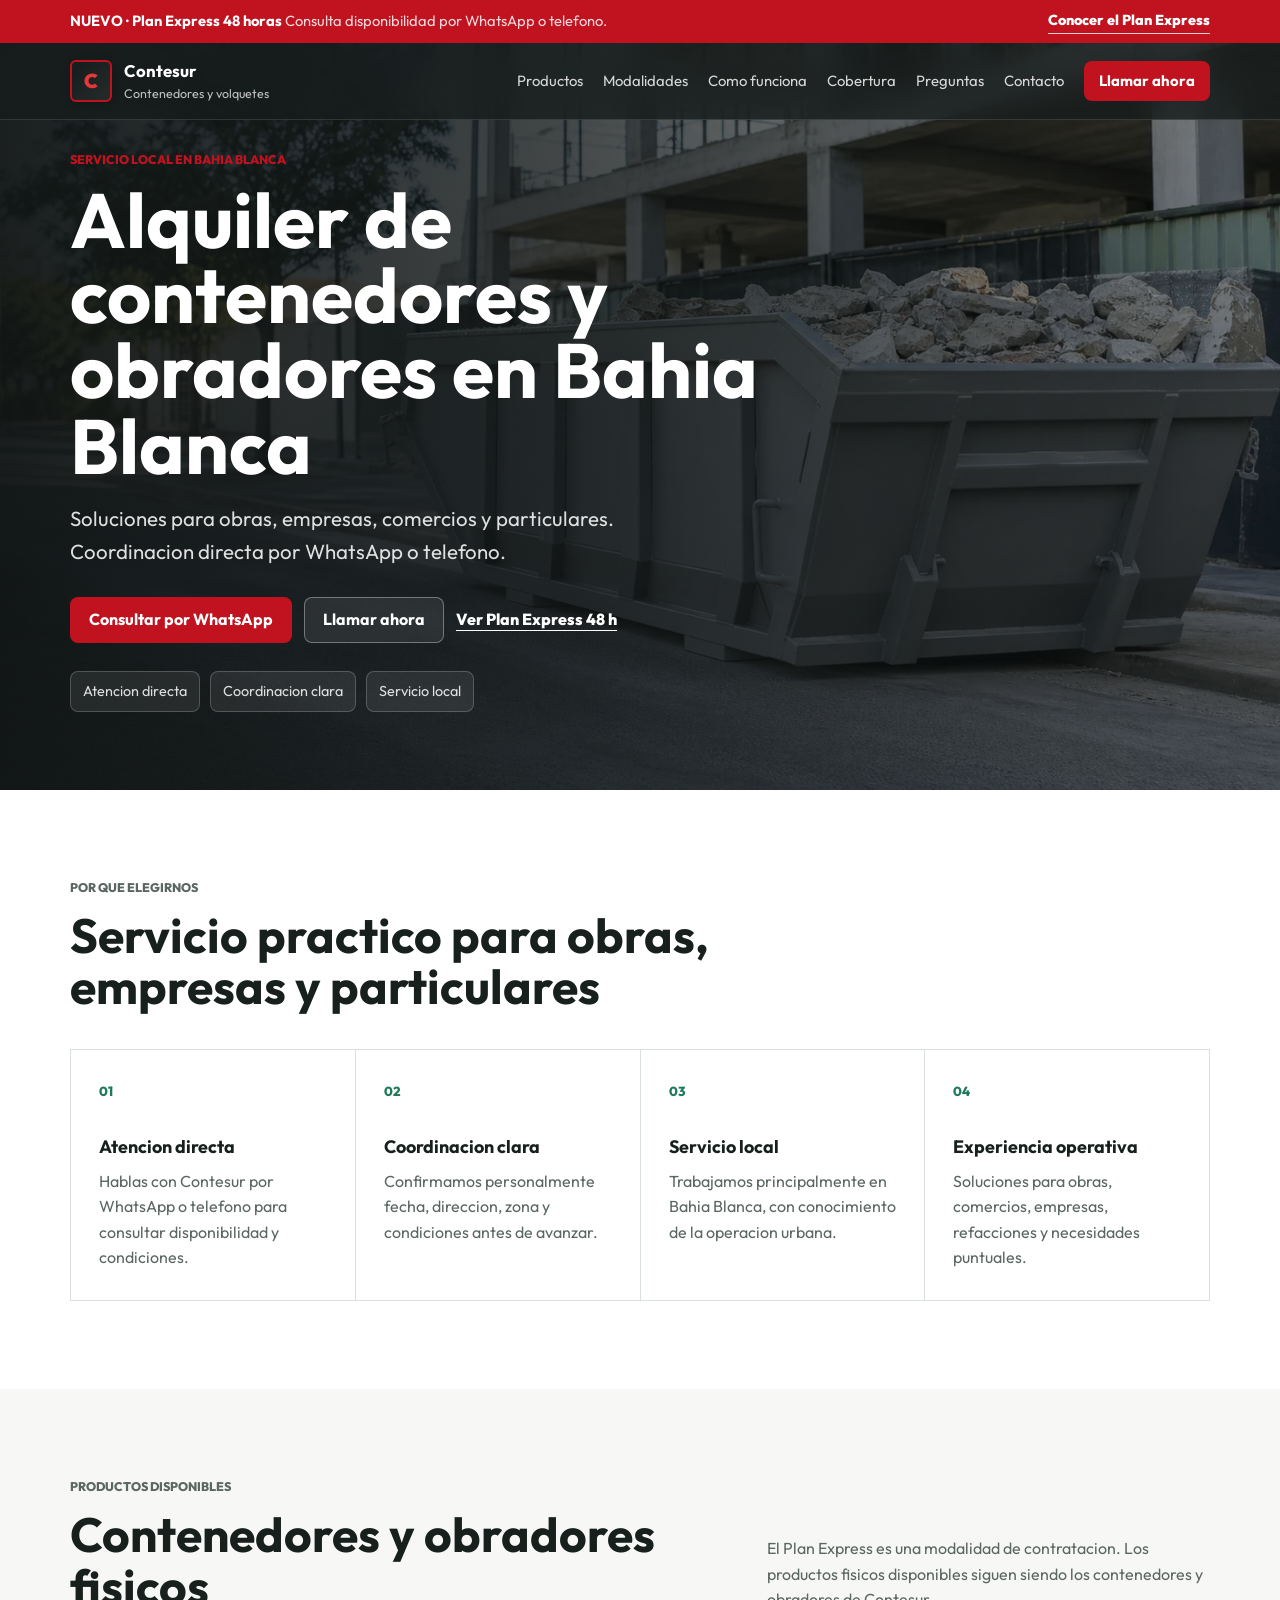
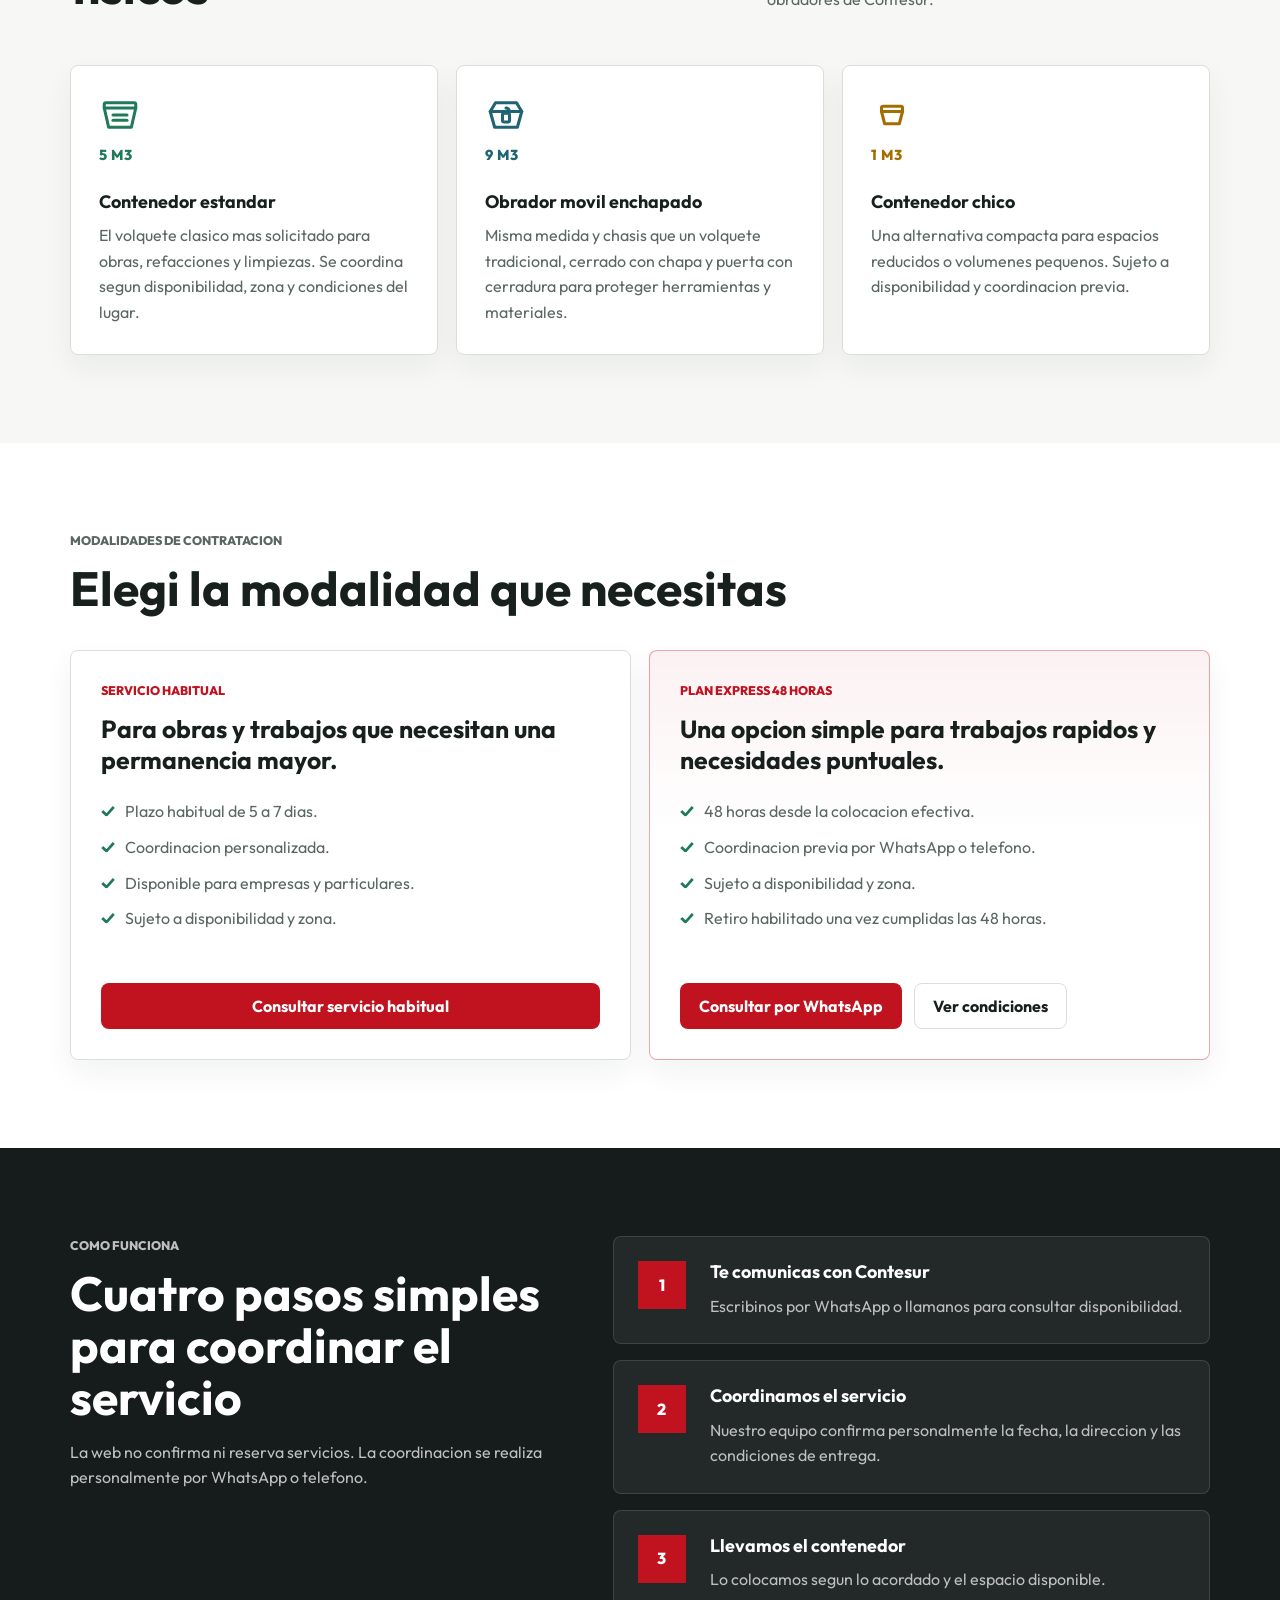
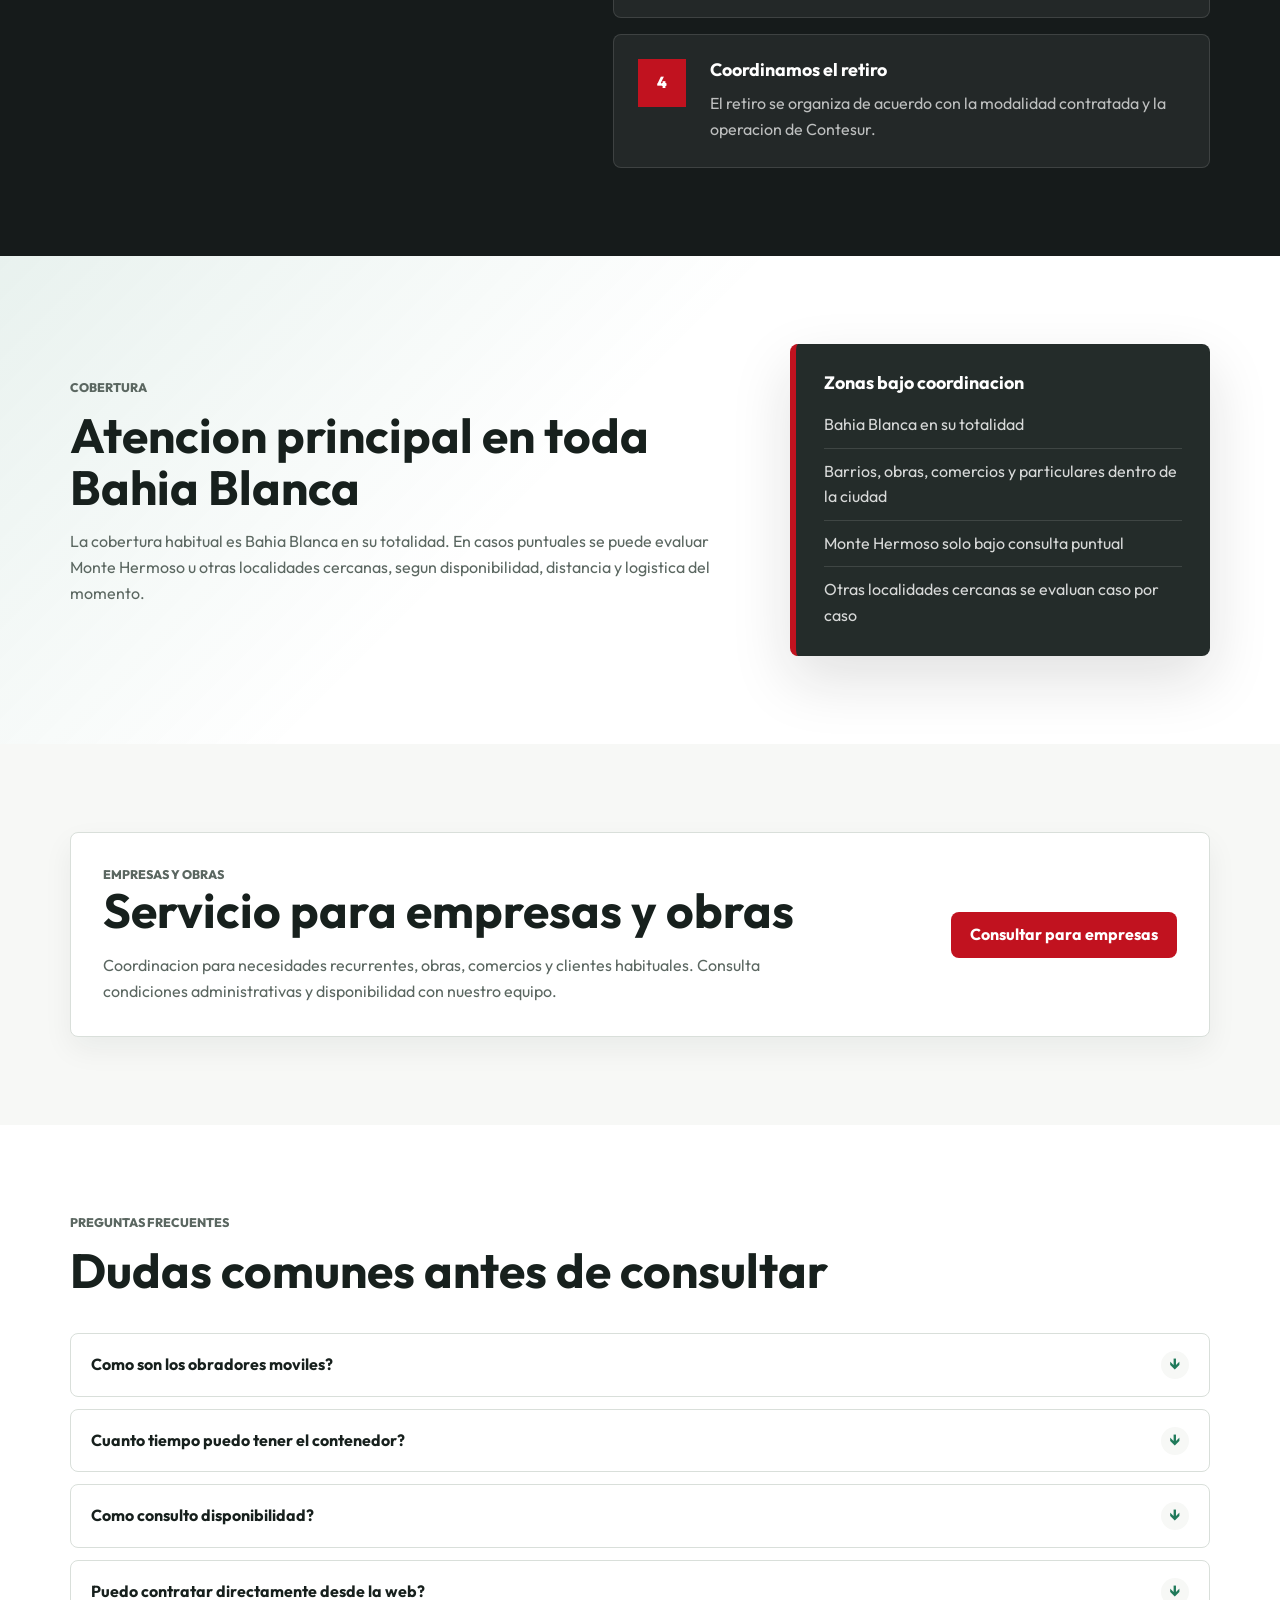
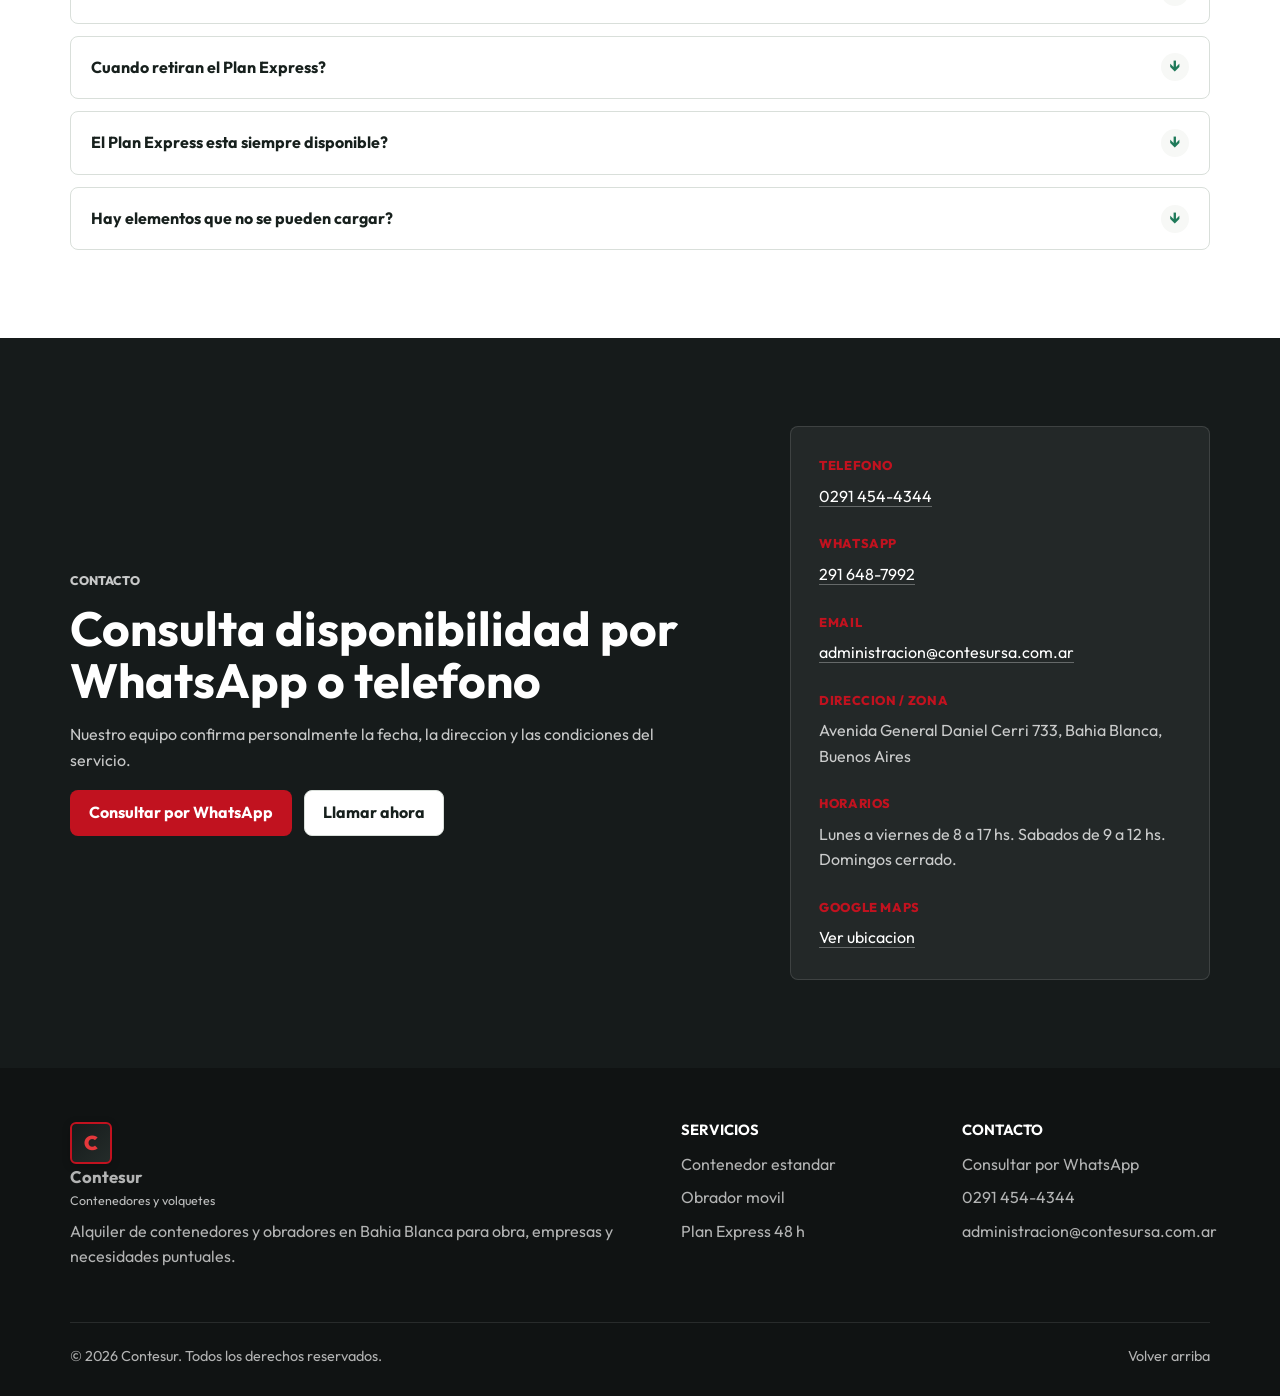
==== commit a287acd4: "Modernizar web publica de Contesur" ====
--- a/index.html
+++ b/index.html
@@ -7,56 +7,25 @@
       window.dataLayer = window.dataLayer || [];
       function gtag(){dataLayer.push(arguments);}
       gtag('js', new Date());
-
       gtag('config', 'AW-16660048232');
-    </script>
-    <!-- Event snippet for Contesur - Click WhatsApp conversion page -->
-    <script>
-    function gtag_report_conversion_whatsapp(url) {
-      var callback = function () {
-        if (typeof(url) != 'undefined') {
-          if (!url.includes('wa.me') && !url.includes('whatsapp')) {
-            window.location = url;
-          }
-        }
-      };
-      gtag('event', 'conversion', {
-          'send_to': 'AW-16660048232/fmhyCLqW9cAcEOjSkIg-',
-          'event_callback': callback
-      });
-      return true;
-    }
-    </script>
-    <!-- Event snippet for Llamar con un clic conversion page -->
-    <script>
-    function gtag_report_conversion_call(url) {
-      var callback = function () {
-        if (typeof(url) != 'undefined') {
-          window.location = url;
-        }
-      };
-      gtag('event', 'conversion', {
-          'send_to': 'AW-16660048232/K-toCMCW9cAcEOjSkIg-',
-          'value': 1.0,
-          'currency': 'ARS',
-          'event_callback': callback
-      });
-      return false;
-    }
     </script>
     <meta charset="utf-8">
     <meta name="viewport" content="width=device-width, initial-scale=1">
-    <title>Contenedores en Bahía Blanca | Contesur</title>
-    <meta name="description" content="Alquiler de contenedores y volquetes en Bahía Blanca para obras, empresas, comercios y particulares. Consultas y alquiler principalmente por teléfono.">
+    <title>Contenedores y volquetes en Bahia Blanca | Contesur</title>
+    <meta name="description" content="Alquiler de contenedores y obradores en Bahia Blanca. Consulta disponibilidad y coordina el servicio por WhatsApp o telefono.">
     <meta name="robots" content="index, follow">
     <link rel="canonical" href="https://contesursa.com.ar/">
 
     <meta property="og:type" content="website">
     <meta property="og:locale" content="es_AR">
-    <meta property="og:title" content="Contenedores y volquetes en Bahía Blanca | Contesur">
-    <meta property="og:description" content="Servicio profesional de contenedores para escombros, ramas, pasto, obras y limpieza de terrenos en Bahía Blanca.">
+    <meta property="og:title" content="Contenedores y volquetes en Bahia Blanca | Contesur">
+    <meta property="og:description" content="Alquiler de contenedores y obradores en Bahia Blanca. Coordinacion directa por WhatsApp o telefono.">
     <meta property="og:url" content="https://contesursa.com.ar/">
     <meta property="og:image" content="https://contesursa.com.ar/assets/img/contenedor-obra-bahia-blanca.png">
+    <meta name="twitter:card" content="summary_large_image">
+    <meta name="twitter:title" content="Contenedores y volquetes en Bahia Blanca | Contesur">
+    <meta name="twitter:description" content="Alquiler de contenedores y obradores en Bahia Blanca. Consulta disponibilidad y coordina por WhatsApp o telefono.">
+    <meta name="twitter:image" content="https://contesursa.com.ar/assets/img/contenedor-obra-bahia-blanca.png">
 
     <link rel="icon" href="favicon.ico" sizes="any">
     <link rel="icon" href="favicon.svg" type="image/svg+xml">
@@ -71,12 +40,12 @@
         "@context": "https://schema.org",
         "@type": "LocalBusiness",
         "name": "Contesur",
-        "description": "Alquiler de contenedores y volquetes para obras, empresas, comercios y particulares en Bahía Blanca.",
-        "areaServed": ["Bahía Blanca", "Monte Hermoso bajo consulta", "Localidades cercanas bajo consulta"],
+        "description": "Alquiler de contenedores y obradores para obras, empresas, comercios y particulares en Bahia Blanca.",
+        "areaServed": ["Bahia Blanca", "Monte Hermoso bajo consulta", "Localidades cercanas bajo consulta"],
         "address": {
           "@type": "PostalAddress",
           "streetAddress": "Avenida General Daniel Cerri 733",
-          "addressLocality": "Bahía Blanca",
+          "addressLocality": "Bahia Blanca",
           "addressRegion": "Buenos Aires",
           "addressCountry": "AR"
         },
@@ -91,8 +60,15 @@
   <body>
     <a class="skip-link" href="#contenido">Saltar al contenido</a>
 
+    <div class="promo-bar">
+      <div class="container promo-inner">
+        <p><strong>NUEVO · Plan Express 48 horas</strong> <span>Consulta disponibilidad por WhatsApp o telefono.</span></p>
+        <a href="volquete-express/" data-track-event="click_express_internal">Conocer el Plan Express</a>
+      </div>
+    </div>
+
     <header class="site-header" data-header>
-      <nav class="nav container" aria-label="Navegación principal">
+      <nav class="nav container" aria-label="Navegacion principal">
         <a class="brand" href="#inicio" aria-label="Contesur inicio">
           <span class="brand-mark">C</span>
           <span>
@@ -101,20 +77,20 @@
           </span>
         </a>
 
-        <button class="nav-toggle" type="button" aria-label="Abrir menú" aria-expanded="false" aria-controls="menu-principal" data-nav-toggle>
+        <button class="nav-toggle" type="button" aria-label="Abrir menu" aria-expanded="false" aria-controls="menu-principal" data-nav-toggle>
           <span></span>
           <span></span>
           <span></span>
         </button>
 
         <div class="nav-menu" id="menu-principal" data-nav-menu>
-          <a href="#inicio">Inicio</a>
-          <a href="#servicios">Servicios</a>
-          <a href="#como-funciona">Cómo funciona</a>
-          <a href="#zonas">Zonas</a>
-          <a href="#preguntas">Preguntas frecuentes</a>
+          <a href="#servicios">Productos</a>
+          <a href="#modalidades">Modalidades</a>
+          <a href="#como-funciona">Como funciona</a>
+          <a href="#zonas">Cobertura</a>
+          <a href="#preguntas">Preguntas</a>
           <a href="#contacto">Contacto</a>
-          <a class="btn btn-small" href="tel:+542914544344" onclick="return gtag_report_conversion_call('tel:+542914544344');">Llamar ahora</a>
+          <a class="btn btn-small" href="tel:+542914544344" data-track-event="click_phone_home">Llamar ahora</a>
         </div>
       </nav>
     </header>
@@ -129,17 +105,18 @@
         </div>
         <div class="hero-overlay"></div>
         <div class="hero-content container">
-          <p class="eyebrow">Servicio en Bahía Blanca y zona</p>
-          <h1>Alquiler de contenedores y obradores en Bahía Blanca</h1>
-          <p class="hero-copy">Contenedores para escombros, poda y limpieza. Obradores móviles para proteger herramientas y materiales en obra. Servicio ágil, seguro y coordinado de forma directa en Bahía Blanca y la zona.</p>
+          <p class="eyebrow">Servicio local en Bahia Blanca</p>
+          <h1>Alquiler de contenedores y obradores en Bahia Blanca</h1>
+          <p class="hero-copy">Soluciones para obras, empresas, comercios y particulares. Coordinacion directa por WhatsApp o telefono.</p>
           <div class="hero-actions">
-            <a class="btn btn-primary" href="tel:+542914544344" onclick="return gtag_report_conversion_call('tel:+542914544344');">Llamar para consultar</a>
-            <a class="btn btn-secondary" href="#servicios">Ver servicios</a>
+            <a class="btn btn-primary" href="https://wa.me/5492916487992?text=Hola%2C%20quiero%20consultar%20disponibilidad%20del%20Plan%20Express%2048%20horas%20de%20Contesur." target="_blank" rel="noopener" data-track-event="click_whatsapp_home">Consultar por WhatsApp</a>
+            <a class="btn btn-secondary" href="tel:+542914544344" data-track-event="click_phone_home">Llamar ahora</a>
+            <a class="text-link" href="volquete-express/" data-track-event="click_express_internal">Ver Plan Express 48 h</a>
           </div>
           <div class="hero-proof" aria-label="Beneficios destacados">
-            <span>Respuesta rápida</span>
-            <span>Uso en obra y limpieza</span>
-            <span>Atención clara</span>
+            <span>Atencion directa</span>
+            <span>Coordinacion clara</span>
+            <span>Servicio local</span>
           </div>
         </div>
       </section>
@@ -147,29 +124,29 @@
       <section class="section benefits" aria-labelledby="beneficios-titulo">
         <div class="container">
           <div class="section-heading">
-            <p class="eyebrow">Por qué elegirnos</p>
-            <h2 id="beneficios-titulo">Servicio práctico, resistente y coordinado sin vueltas</h2>
+            <p class="eyebrow">Por que elegirnos</p>
+            <h2 id="beneficios-titulo">Servicio practico para obras, empresas y particulares</h2>
           </div>
           <div class="benefit-grid">
             <article class="benefit-item">
               <span class="item-number">01</span>
-              <h3>Respuesta rápida</h3>
-              <p>Atención por teléfono para resolver disponibilidad, ubicación, fecha y condiciones del servicio.</p>
+              <h3>Atencion directa</h3>
+              <p>Hablas con Contesur por WhatsApp o telefono para consultar disponibilidad y condiciones.</p>
             </article>
             <article class="benefit-item">
               <span class="item-number">02</span>
-              <h3>Obras y particulares</h3>
-              <p>Soluciones para construcción, refacciones, comercios, empresas y limpiezas puntuales.</p>
+              <h3>Coordinacion clara</h3>
+              <p>Confirmamos personalmente fecha, direccion, zona y condiciones antes de avanzar.</p>
             </article>
             <article class="benefit-item">
               <span class="item-number">03</span>
-              <h3>Contenedores resistentes</h3>
-              <p>Equipos preparados para escombros, ramas, pasto y residuos no peligrosos.</p>
+              <h3>Servicio local</h3>
+              <p>Trabajamos principalmente en Bahia Blanca, con conocimiento de la operacion urbana.</p>
             </article>
             <article class="benefit-item">
               <span class="item-number">04</span>
-              <h3>Bahía Blanca y zona</h3>
-              <p>Cobertura principal en toda Bahía Blanca, con viajes puntuales a zonas cercanas bajo consulta.</p>
+              <h3>Experiencia operativa</h3>
+              <p>Soluciones para obras, comercios, empresas, refacciones y necesidades puntuales.</p>
             </article>
           </div>
         </div>
@@ -179,10 +156,10 @@
         <div class="container">
           <div class="section-heading split">
             <div>
-              <p class="eyebrow">Nuestra Oferta</p>
-              <h2 id="servicios-titulo">Alquiler de contenedores y obradores</h2>
+              <p class="eyebrow">Productos disponibles</p>
+              <h2 id="servicios-titulo">Contenedores y obradores fisicos</h2>
             </div>
-            <p>Ofrecemos volquetes para descarte de residuos y obradores móviles para el resguardo seguro de tus herramientas.</p>
+            <p>El Plan Express es una modalidad de contratacion. Los productos fisicos disponibles siguen siendo los contenedores y obradores de Contesur.</p>
           </div>
 
           <div class="service-grid">
@@ -194,10 +171,10 @@
                   <line x1="8" y1="12" x2="16" y2="12" />
                   <line x1="8" y1="15" x2="16" y2="15" />
                 </svg>
-                <small>5 m³</small>
+                <small>5 m3</small>
               </span>
-              <h3>Contenedor Estándar</h3>
-              <p>El volquete clásico más solicitado. Ideal para escombros, tierra, cascotes, restos de refacción, poda y limpieza general de obras o viviendas.</p>
+              <h3>Contenedor estandar</h3>
+              <p>El volquete clasico mas solicitado para obras, refacciones y limpiezas. Se coordina segun disponibilidad, zona y condiciones del lugar.</p>
             </article>
             <article class="service-card">
               <span class="service-icon" aria-hidden="true">
@@ -207,10 +184,10 @@
                   <rect x="10" y="11" width="4" height="5" rx="1" />
                   <path d="M12 8a2 2 0 0 1 2 2" />
                 </svg>
-                <small>9 m³</small>
+                <small>9 m3</small>
               </span>
-              <h3>Obrador Móvil Enchapado</h3>
-              <p>Misma medida y chasis que un volquete tradicional, pero cerrado herméticamente con chapa y puerta con cerradura. Diseñado para proteger herramientas y materiales a pie de obra.</p>
+              <h3>Obrador movil enchapado</h3>
+              <p>Misma medida y chasis que un volquete tradicional, cerrado con chapa y puerta con cerradura para proteger herramientas y materiales.</p>
             </article>
             <article class="service-card">
               <span class="service-icon" aria-hidden="true">
@@ -218,10 +195,46 @@
                   <path d="M6 10h12l-1.8 7h-8.4L6 10z" />
                   <path d="M6 10V8a1 1 0 0 1 1-1h10a1 1 0 0 1 1 1v2" />
                 </svg>
-                <small>1 m³</small>
+                <small>1 m3</small>
               </span>
-              <h3>Contenedor Chico</h3>
-              <p>Una alternativa compacta para espacios reducidos o volúmenes pequeños de residuos. Sujeto a disponibilidad y con el mismo valor que el contenedor estándar.</p>
+              <h3>Contenedor chico</h3>
+              <p>Una alternativa compacta para espacios reducidos o volumenes pequenos. Sujeto a disponibilidad y coordinacion previa.</p>
+            </article>
+          </div>
+        </div>
+      </section>
+
+      <section class="section modalities" id="modalidades" aria-labelledby="modalidades-titulo">
+        <div class="container">
+          <div class="section-heading">
+            <p class="eyebrow">Modalidades de contratacion</p>
+            <h2 id="modalidades-titulo">Elegi la modalidad que necesitas</h2>
+          </div>
+          <div class="modality-grid">
+            <article class="modality-card">
+              <p class="eyebrow">Servicio habitual</p>
+              <h3>Para obras y trabajos que necesitan una permanencia mayor.</h3>
+              <ul>
+                <li>Plazo habitual de 5 a 7 dias.</li>
+                <li>Coordinacion personalizada.</li>
+                <li>Disponible para empresas y particulares.</li>
+                <li>Sujeto a disponibilidad y zona.</li>
+              </ul>
+              <a class="btn btn-primary" href="https://wa.me/5492916487992?text=Hola%2C%20quiero%20consultar%20por%20el%20servicio%20habitual%20de%20Contesur." target="_blank" rel="noopener" data-track-event="click_whatsapp_home">Consultar servicio habitual</a>
+            </article>
+            <article class="modality-card featured">
+              <p class="eyebrow">Plan Express 48 horas</p>
+              <h3>Una opcion simple para trabajos rapidos y necesidades puntuales.</h3>
+              <ul>
+                <li>48 horas desde la colocacion efectiva.</li>
+                <li>Coordinacion previa por WhatsApp o telefono.</li>
+                <li>Sujeto a disponibilidad y zona.</li>
+                <li>Retiro habilitado una vez cumplidas las 48 horas.</li>
+              </ul>
+              <div class="card-actions">
+                <a class="btn btn-primary" href="https://wa.me/5492916487992?text=Hola%2C%20quiero%20consultar%20disponibilidad%20del%20Plan%20Express%2048%20horas%20de%20Contesur." target="_blank" rel="noopener" data-track-event="click_whatsapp_home">Consultar por WhatsApp</a>
+                <a class="btn btn-plain" href="volquete-express/" data-track-event="click_express_internal">Ver condiciones</a>
+              </div>
             </article>
           </div>
         </div>
@@ -230,38 +243,38 @@
       <section class="section process" id="como-funciona" aria-labelledby="proceso-titulo">
         <div class="container process-layout">
           <div class="section-heading">
-            <p class="eyebrow">Cómo funciona</p>
-            <h2 id="proceso-titulo">Cuatro pasos simples para tener el contenedor donde lo necesitás</h2>
-            <p>El proceso está pensado para que la consulta sea rápida y la coordinación quede clara desde el principio.</p>
+            <p class="eyebrow">Como funciona</p>
+            <h2 id="proceso-titulo">Cuatro pasos simples para coordinar el servicio</h2>
+            <p>La web no confirma ni reserva servicios. La coordinacion se realiza personalmente por WhatsApp o telefono.</p>
           </div>
 
           <ol class="process-list">
             <li>
               <span>1</span>
               <div>
-                <h3>Llamás para consultar</h3>
-                <p>Nos contás qué necesitás retirar, en qué zona estás y para cuándo lo necesitás. WhatsApp queda disponible para información general.</p>
+                <h3>Te comunicas con Contesur</h3>
+                <p>Escribinos por WhatsApp o llamanos para consultar disponibilidad.</p>
               </div>
             </li>
             <li>
               <span>2</span>
               <div>
-                <h3>Coordinamos ubicación y fecha</h3>
-                <p>Definimos entrega, retiro y detalles del lugar.</p>
+                <h3>Coordinamos el servicio</h3>
+                <p>Nuestro equipo confirma personalmente la fecha, la direccion y las condiciones de entrega.</p>
               </div>
             </li>
             <li>
               <span>3</span>
               <div>
                 <h3>Llevamos el contenedor</h3>
-                <p>Colocamos el volquete según lo acordado y el espacio disponible.</p>
+                <p>Lo colocamos segun lo acordado y el espacio disponible.</p>
               </div>
             </li>
             <li>
               <span>4</span>
               <div>
-                <h3>Lo retiramos al finalizar</h3>
-                <p>Cuando terminás de usarlo, coordinamos el retiro.</p>
+                <h3>Coordinamos el retiro</h3>
+                <p>El retiro se organiza de acuerdo con la modalidad contratada y la operacion de Contesur.</p>
               </div>
             </li>
           </ol>
@@ -271,44 +284,30 @@
       <section class="section zones" id="zonas" aria-labelledby="zonas-titulo">
         <div class="container zones-layout">
           <div>
-            <p class="eyebrow">Zonas de cobertura</p>
-            <h2 id="zonas-titulo">Atención principal en toda Bahía Blanca</h2>
-            <p>La cobertura habitual es Bahía Blanca en su totalidad. En casos puntuales se puede evaluar Monte Hermoso u otras localidades cercanas, según disponibilidad, distancia y logística del momento.</p>
+            <p class="eyebrow">Cobertura</p>
+            <h2 id="zonas-titulo">Atencion principal en toda Bahia Blanca</h2>
+            <p>La cobertura habitual es Bahia Blanca en su totalidad. En casos puntuales se puede evaluar Monte Hermoso u otras localidades cercanas, segun disponibilidad, distancia y logistica del momento.</p>
           </div>
           <div class="zones-panel">
-            <h3>Cobertura habitual</h3>
+            <h3>Zonas bajo coordinacion</h3>
             <ul>
-              <li>Bahía Blanca en su totalidad</li>
+              <li>Bahia Blanca en su totalidad</li>
               <li>Barrios, obras, comercios y particulares dentro de la ciudad</li>
-              <li>Monte Hermoso sólo bajo consulta puntual</li>
-              <li>Otras localidades cercanas: se evalúan caso por caso</li>
+              <li>Monte Hermoso solo bajo consulta puntual</li>
+              <li>Otras localidades cercanas se evaluan caso por caso</li>
             </ul>
           </div>
         </div>
       </section>
 
-      <section class="section trust" aria-labelledby="confianza-titulo">
-        <div class="container trust-layout">
-          <div class="trust-copy">
-            <p class="eyebrow">Confianza</p>
-            <h2 id="confianza-titulo">Un servicio local, claro y enfocado en cumplir</h2>
-            <p>En Contesur trabajamos para que alquilar un contenedor sea simple: respuesta directa por teléfono, coordinación responsable y trato profesional para obras, empresas, comercios y particulares.</p>
-            <p>Adaptamos nuestro servicio a las necesidades reales de tu obra. Nuestros contenedores y obradores están fabricados con chapa reforzada para soportar el uso intensivo y asegurar que tus materiales permanezcan protegidos.</p>
-          </div>
-          <div class="trust-metrics" aria-label="Puntos de confianza">
-            <div>
-              <strong>Sin vueltas</strong>
-              <span>Consulta directa por teléfono</span>
-            </div>
-            <div>
-              <strong>Ordenado</strong>
-              <span>Coordinación de entrega y retiro</span>
-            </div>
-            <div>
-              <strong>Profesional</strong>
-              <span>Servicio para obra y limpieza</span>
-            </div>
-          </div>
+      <section class="section business" aria-labelledby="empresas-titulo">
+        <div class="container business-panel">
+          <div>
+            <p class="eyebrow">Empresas y obras</p>
+            <h2 id="empresas-titulo">Servicio para empresas y obras</h2>
+            <p>Coordinacion para necesidades recurrentes, obras, comercios y clientes habituales. Consulta condiciones administrativas y disponibilidad con nuestro equipo.</p>
+          </div>
+          <a class="btn btn-primary" href="https://wa.me/5492916487992?text=Hola%2C%20quiero%20consultar%20por%20el%20servicio%20de%20Contesur%20para%20empresas." target="_blank" rel="noopener" data-track-event="click_whatsapp_home">Consultar para empresas</a>
         </div>
       </section>
 
@@ -316,41 +315,37 @@
         <div class="container">
           <div class="section-heading">
             <p class="eyebrow">Preguntas frecuentes</p>
-            <h2 id="faq-titulo">Dudas comunes antes de pedir un contenedor</h2>
+            <h2 id="faq-titulo">Dudas comunes antes de consultar</h2>
           </div>
 
           <div class="faq-list">
             <details>
-              <summary>Cómo son los obradores móviles?</summary>
-              <p>Nuestros obradores tienen un tamaño de 9 m³ (la misma medida exterior que un volquete normal), lo que facilita su entrega y colocación. Están completamente cerrados con chapa y equipados con una puerta con cerradura para garantizar la seguridad de tus herramientas.</p>
-            </details>
-            <details>
-              <summary>Qué puedo tirar en el contenedor?</summary>
-              <p>Residuos no peligrosos como escombros, restos de refacción, ramas, pasto y descartes permitidos. El detalle exacto se confirma al coordinar el servicio.</p>
-            </details>
-            <details>
-              <summary>Sirve para escombros?</summary>
-              <p>Sí, el servicio está pensado para escombros de obra, refacciones y limpieza, siempre que sean materiales permitidos y no peligrosos.</p>
-            </details>
-            <details>
-              <summary>Puedo tirar ramas y pasto?</summary>
-              <p>Sí, también se puede usar para residuos verdes como ramas, pasto y restos de poda. Consultanos para coordinar según volumen y zona.</p>
-            </details>
-            <details>
-              <summary>Cuánto tiempo puedo tener el contenedor?</summary>
-              <p>El uso habitual del contenedor es de aproximadamente 5 a 7 días, un plazo lógico para cargarlo con tranquilidad. Si necesitás otro tiempo, se coordina por teléfono según disponibilidad.</p>
-            </details>
-            <details>
-              <summary>Cómo coordino la entrega?</summary>
-              <p>La coordinación principal se hace por teléfono. Indicás ubicación, tipo de residuo y fecha estimada; WhatsApp se usa para pedir información o enviar datos complementarios.</p>
-            </details>
-            <details>
-              <summary>Atienden empresas?</summary>
-              <p>Sí, atendemos obras, empresas, comercios y particulares. Para necesidades recurrentes, conviene consultar disponibilidad y frecuencia.</p>
-            </details>
-            <details>
-              <summary>Qué cosas no se pueden tirar?</summary>
-              <p>No se deben colocar residuos peligrosos, inflamables, tóxicos, líquidos, restos sanitarios ni materiales no permitidos por normativa. Consultar antes si tenés dudas.</p>
+              <summary>Como son los obradores moviles?</summary>
+              <p>Nuestros obradores tienen un tamano de 9 m3, la misma medida exterior que un volquete normal. Estan cerrados con chapa y equipados con una puerta con cerradura para resguardar herramientas y materiales.</p>
+            </details>
+            <details>
+              <summary>Cuanto tiempo puedo tener el contenedor?</summary>
+              <p>Depende de la modalidad contratada. El Plan Express incluye 48 horas desde la colocacion efectiva. En el servicio habitual, el plazo orientativo es de 5 a 7 dias. Cualquier necesidad diferente debe coordinarse previamente.</p>
+            </details>
+            <details>
+              <summary>Como consulto disponibilidad?</summary>
+              <p>Por WhatsApp o telefono. Nuestro equipo revisa la fecha, la direccion, la zona y la operacion antes de confirmar el servicio.</p>
+            </details>
+            <details>
+              <summary>Puedo contratar directamente desde la web?</summary>
+              <p>No. Para evitar errores de disponibilidad y coordinacion, todos los servicios se confirman personalmente por WhatsApp o telefono.</p>
+            </details>
+            <details>
+              <summary>Cuando retiran el Plan Express?</summary>
+              <p>Una vez cumplidas las 48 horas desde la colocacion, el contenedor queda disponible para retiro por Contesur de acuerdo con su recorrido operativo.</p>
+            </details>
+            <details>
+              <summary>El Plan Express esta siempre disponible?</summary>
+              <p>No. Esta sujeto a disponibilidad, zona y capacidad operativa al momento de la consulta.</p>
+            </details>
+            <details>
+              <summary>Hay elementos que no se pueden cargar?</summary>
+              <p>No se admiten residuos peligrosos, inflamables, liquidos ni elementos prohibidos. Ante una situacion especial, consulta antes de coordinar el servicio.</p>
             </details>
           </div>
         </div>
@@ -360,67 +355,32 @@
         <div class="container contact-layout">
           <div>
             <p class="eyebrow">Contacto</p>
-            <h2 id="contacto-titulo">Consultá y coordiná tu contenedor por teléfono</h2>
-            <p>Contanos qué necesitás retirar, dónde estás y para cuándo lo necesitás. Por WhatsApp podemos pasarte información, pero el alquiler se coordina principalmente por teléfono.</p>
+            <h2 id="contacto-titulo">Consulta disponibilidad por WhatsApp o telefono</h2>
+            <p>Nuestro equipo confirma personalmente la fecha, la direccion y las condiciones del servicio.</p>
             <div class="contact-actions">
-              <a class="btn btn-primary" href="tel:+542914544344" onclick="return gtag_report_conversion_call('tel:+542914544344');">Llamar ahora</a>
-              <a class="btn btn-secondary" href="https://wa.me/5492916487992?text=Hola%20Contesur%2C%20quisiera%20recibir%20informacion%20sobre%20el%20servicio%20de%20contenedores." target="_blank" rel="noopener" onclick="return gtag_report_conversion_whatsapp('https://wa.me/5492916487992?text=Hola%20Contesur%2C%20quisiera%20recibir%20informacion%20sobre%20el%20servicio%20de%20contenedores.');">Info por WhatsApp</a>
+              <a class="btn btn-primary" href="https://wa.me/5492916487992?text=Hola%2C%20quiero%20consultar%20disponibilidad%20del%20Plan%20Express%2048%20horas%20de%20Contesur." target="_blank" rel="noopener" data-track-event="click_whatsapp_home">Consultar por WhatsApp</a>
+              <a class="btn btn-secondary" href="tel:+542914544344" data-track-event="click_phone_home">Llamar ahora</a>
             </div>
           </div>
 
           <address class="contact-card">
-            <span class="contact-label">
-              <svg viewBox="0 0 24 24" fill="none" stroke="currentColor" stroke-width="2" stroke-linecap="round" stroke-linejoin="round" class="contact-icon" aria-hidden="true">
-                <path d="M22 16.92v3a2 2 0 0 1-2.18 2 19.79 19.79 0 0 1-8.63-3.07 19.5 19.5 0 0 1-6-6 19.79 19.79 0 0 1-3.07-8.67A2 2 0 0 1 4.11 2h3a2 2 0 0 1 2 1.72 12.84 12.84 0 0 0 .7 2.81 2 2 0 0 1-.45 2.11L8.09 9.91a16 16 0 0 0 6 6l1.27-1.27a2 2 0 0 1 2.11-.45 12.84 12.84 0 0 0 2.81.7A2 2 0 0 1 22 16.92z" />
-              </svg>
-              Teléfono
-            </span>
-            <a href="tel:+542914544344" onclick="return gtag_report_conversion_call('tel:+542914544344');">0291 454-4344</a>
-
-            <span class="contact-label">
-              <svg viewBox="0 0 24 24" fill="currentColor" class="contact-icon" aria-hidden="true">
-                <path d="M17.472 14.382c-.297-.149-1.758-.867-2.03-.967-.273-.099-.471-.148-.67.15-.197.297-.767.966-.94 1.164-.173.199-.347.223-.644.075-.297-.15-1.255-.463-2.39-1.475-.883-.788-1.48-1.761-1.653-2.059-.173-.297-.018-.458.13-.606.134-.133.298-.347.446-.52.149-.174.198-.298.298-.497.099-.198.05-.371-.025-.52-.075-.149-.669-1.612-.916-2.207-.242-.579-.487-.5-.669-.51-.173-.008-.371-.01-.57-.01-.198 0-.52.074-.792.372-.272.297-1.04 1.016-1.04 2.479 0 1.462 1.065 2.875 1.213 3.074.149.198 2.096 3.2 5.077 4.487.709.306 1.262.489 1.694.625.712.227 1.36.195 1.871.118.571-.085 1.758-.719 2.006-1.413.248-.694.248-1.289.173-1.413-.074-.124-.272-.198-.57-.347m-5.421 7.403h-.004a9.87 9.87 0 01-5.031-1.378l-.361-.214-3.741.982.998-3.648-.235-.374a9.86 9.86 0 01-1.51-5.26c.001-5.45 4.436-9.884 9.888-9.884 2.64 0 5.122 1.03 6.988 2.898a9.825 9.825 0 012.893 6.994c-.003 5.45-4.437 9.884-9.885 9.884m8.413-18.297A11.815 11.815 0 0012.05 0C5.495 0 .16 5.335.157 11.892c0 2.096.547 4.142 1.588 5.945L0 24l6.335-1.662c1.746.953 3.71 1.458 5.704 1.46h.005c6.554 0 11.89-5.335 11.893-11.893a11.821 11.821 0 00-3.48-8.413z" />
-              </svg>
-              WhatsApp
-            </span>
-            <a href="https://wa.me/5492916487992" target="_blank" rel="noopener" onclick="return gtag_report_conversion_whatsapp('https://wa.me/5492916487992');">291 648-7992</a>
-
-            <span class="contact-label">
-              <svg viewBox="0 0 24 24" fill="none" stroke="currentColor" stroke-width="2" stroke-linecap="round" stroke-linejoin="round" class="contact-icon" aria-hidden="true">
-                <path d="M4 4h16c1.1 0 2 .9 2 2v12c0 1.1-.9 2-2 2H4c-1.1 0-2-.9-2-2V6c0-1.1.9-2 2-2z" />
-                <polyline points="22,6 12,13 2,6" />
-              </svg>
-              Email
-            </span>
+            <span class="contact-label">Telefono</span>
+            <a href="tel:+542914544344" data-track-event="click_phone_home">0291 454-4344</a>
+
+            <span class="contact-label">WhatsApp</span>
+            <a href="https://wa.me/5492916487992?text=Hola%2C%20quiero%20consultar%20disponibilidad%20del%20Plan%20Express%2048%20horas%20de%20Contesur." target="_blank" rel="noopener" data-track-event="click_whatsapp_home">291 648-7992</a>
+
+            <span class="contact-label">Email</span>
             <a href="mailto:administracion@contesursa.com.ar">administracion@contesursa.com.ar</a>
 
-            <span class="contact-label">
-              <svg viewBox="0 0 24 24" fill="none" stroke="currentColor" stroke-width="2" stroke-linecap="round" stroke-linejoin="round" class="contact-icon" aria-hidden="true">
-                <path d="M21 10c0 7-9 13-9 13s-9-6-9-13a9 9 0 0 1 18 0z" />
-                <circle cx="12" cy="10" r="3" />
-              </svg>
-              Dirección / zona
-            </span>
-            <p>Avenida General Daniel Cerri 733, Bahía Blanca, Buenos Aires</p>
-
-            <span class="contact-label">
-              <svg viewBox="0 0 24 24" fill="none" stroke="currentColor" stroke-width="2" stroke-linecap="round" stroke-linejoin="round" class="contact-icon" aria-hidden="true">
-                <circle cx="12" cy="12" r="10" />
-                <polyline points="12 6 12 12 16 14" />
-              </svg>
-              Horarios
-            </span>
-            <p>Lunes a viernes de 8 a 17 hs. Sábados de 9 a 12 hs. Domingos cerrado.</p>
-
-            <span class="contact-label">
-              <svg viewBox="0 0 24 24" fill="none" stroke="currentColor" stroke-width="2" stroke-linecap="round" stroke-linejoin="round" class="contact-icon" aria-hidden="true">
-                <polygon points="3 6 9 3 15 6 21 3 21 18 15 21 9 18 3 21" />
-                <line x1="9" y1="3" x2="9" y2="18" />
-                <line x1="15" y1="6" x2="15" y2="21" />
-              </svg>
-              Google Maps
-            </span>
-            <a href="https://www.google.com/maps/search/?api=1&query=Avenida%20General%20Daniel%20Cerri%20733%2C%20Bahia%20Blanca%2C%20Buenos%20Aires" target="_blank" rel="noopener">Ver ubicación</a>
+            <span class="contact-label">Direccion / zona</span>
+            <p>Avenida General Daniel Cerri 733, Bahia Blanca, Buenos Aires</p>
+
+            <span class="contact-label">Horarios</span>
+            <p>Lunes a viernes de 8 a 17 hs. Sabados de 9 a 12 hs. Domingos cerrado.</p>
+
+            <span class="contact-label">Google Maps</span>
+            <a href="https://www.google.com/maps/search/?api=1&query=Avenida%20General%20Daniel%20Cerri%20733%2C%20Bahia%20Blanca%2C%20Buenos%20Aires" target="_blank" rel="noopener">Ver ubicacion</a>
           </address>
         </div>
       </section>
@@ -436,18 +396,18 @@
               <small>Contenedores y volquetes</small>
             </span>
           </a>
-          <p>Alquiler de contenedores en Bahía Blanca para obra, limpieza y residuos no peligrosos.</p>
+          <p>Alquiler de contenedores y obradores en Bahia Blanca para obra, empresas y necesidades puntuales.</p>
         </div>
         <div>
           <h2>Servicios</h2>
-          <a href="#servicios">Obras y refacciones</a>
-          <a href="#servicios">Limpieza de terrenos</a>
-          <a href="#servicios">Ramas y pasto</a>
+          <a href="#servicios">Contenedor estandar</a>
+          <a href="#servicios">Obrador movil</a>
+          <a href="#modalidades">Plan Express 48 h</a>
         </div>
         <div>
           <h2>Contacto</h2>
-          <a href="https://wa.me/5492916487992" target="_blank" rel="noopener" onclick="return gtag_report_conversion_whatsapp('https://wa.me/5492916487992');">WhatsApp informativo</a>
-          <a href="tel:+542914544344" onclick="return gtag_report_conversion_call('tel:+542914544344');">0291 454-4344</a>
+          <a href="https://wa.me/5492916487992?text=Hola%2C%20quiero%20consultar%20disponibilidad%20del%20Plan%20Express%2048%20horas%20de%20Contesur." target="_blank" rel="noopener" data-track-event="click_whatsapp_home">Consultar por WhatsApp</a>
+          <a href="tel:+542914544344" data-track-event="click_phone_home">0291 454-4344</a>
           <a href="mailto:administracion@contesursa.com.ar">administracion@contesursa.com.ar</a>
         </div>
       </div>
@@ -457,14 +417,10 @@
       </div>
     </footer>
 
-    <a class="whatsapp-float" href="https://wa.me/5492916487992?text=Hola%20Contesur%2C%20quisiera%20recibir%20informacion%20sobre%20el%20servicio%20de%20contenedores." target="_blank" rel="noopener" aria-label="Pedir información por WhatsApp" onclick="return gtag_report_conversion_whatsapp('https://wa.me/5492916487992?text=Hola%20Contesur%2C%20quisiera%20recibir%20informacion%20sobre%20el%20servicio%20de%20contenedores.');">
-      <span class="wa-icon-wrapper">
-        <svg viewBox="0 0 24 24" fill="currentColor">
-          <path d="M17.472 14.382c-.297-.149-1.758-.867-2.03-.967-.273-.099-.471-.148-.67.15-.197.297-.767.966-.94 1.164-.173.199-.347.223-.644.075-.297-.15-1.255-.463-2.39-1.475-.883-.788-1.48-1.761-1.653-2.059-.173-.297-.018-.458.13-.606.134-.133.298-.347.446-.52.149-.174.198-.298.298-.497.099-.198.05-.371-.025-.52-.075-.149-.669-1.612-.916-2.207-.242-.579-.487-.5-.669-.51-.173-.008-.371-.01-.57-.01-.198 0-.52.074-.792.372-.272.297-1.04 1.016-1.04 2.479 0 1.462 1.065 2.875 1.213 3.074.149.198 2.096 3.2 5.077 4.487.709.306 1.262.489 1.694.625.712.227 1.36.195 1.871.118.571-.085 1.758-.719 2.006-1.413.248-.694.248-1.289.173-1.413-.074-.124-.272-.198-.57-.347m-5.421 7.403h-.004a9.87 9.87 0 01-5.031-1.378l-.361-.214-3.741.982.998-3.648-.235-.374a9.86 9.86 0 01-1.51-5.26c.001-5.45 4.436-9.884 9.888-9.884 2.64 0 5.122 1.03 6.988 2.898a9.825 9.825 0 012.893 6.994c-.003 5.45-4.437 9.884-9.885 9.884m8.413-18.297A11.815 11.815 0 0012.05 0C5.495 0 .16 5.335.157 11.892c0 2.096.547 4.142 1.588 5.945L0 24l6.335-1.662c1.746.953 3.71 1.458 5.704 1.46h.005c6.554 0 11.89-5.335 11.893-11.893a11.821 11.821 0 00-3.48-8.413z" />
-        </svg>
-      </span>
-      <strong>Info por WhatsApp</strong>
-    </a>
+    <nav class="mobile-contact-bar" aria-label="Contacto rapido">
+      <a href="https://wa.me/5492916487992?text=Hola%2C%20quiero%20consultar%20disponibilidad%20del%20Plan%20Express%2048%20horas%20de%20Contesur." target="_blank" rel="noopener" data-track-event="click_whatsapp_home" aria-label="Consultar por WhatsApp">WhatsApp</a>
+      <a href="tel:+542914544344" data-track-event="click_phone_home" aria-label="Llamar a Contesur">Llamar</a>
+    </nav>
 
     <script src="assets/js/main.js" defer></script>
   </body>
--- a/assets/css/styles.css
+++ b/assets/css/styles.css
@@ -33,6 +33,10 @@
   text-rendering: optimizeLegibility;
 }
 
+body:not(.express-page) .site-header {
+  top: 43px;
+}
+
 body.nav-open {
   overflow: hidden;
 }
@@ -91,6 +95,42 @@
 .site-header.is-scrolled {
   background: rgba(22, 27, 27, 0.96);
   box-shadow: 0 12px 36px rgba(0, 0, 0, 0.18);
+}
+
+.promo-bar {
+  position: fixed;
+  top: 0;
+  left: 0;
+  z-index: 110;
+  width: 100%;
+  background: var(--accent);
+  color: #fff;
+}
+
+.promo-inner {
+  display: flex;
+  min-height: 43px;
+  align-items: center;
+  justify-content: space-between;
+  gap: 18px;
+  padding-block: 7px;
+}
+
+.promo-inner p {
+  margin: 0;
+  font-size: 0.92rem;
+  line-height: 1.25;
+}
+
+.promo-inner span {
+  color: rgba(255, 255, 255, 0.84);
+}
+
+.promo-inner a {
+  flex: 0 0 auto;
+  border-bottom: 1px solid rgba(255, 255, 255, 0.8);
+  font-size: 0.9rem;
+  font-weight: 800;
 }
 
 .nav {
@@ -223,6 +263,12 @@
   color: #fff;
 }
 
+.btn-plain {
+  border-color: var(--line);
+  background: #fff;
+  color: var(--ink);
+}
+
 .contact .btn-secondary,
 .error-page .btn-secondary {
   border-color: var(--line);
@@ -234,6 +280,16 @@
   min-height: 40px;
   padding: 10px 14px;
   color: #fff !important;
+}
+
+.text-link {
+  display: inline-flex;
+  min-height: 46px;
+  align-items: center;
+  color: #fff;
+  font-weight: 800;
+  text-decoration: underline;
+  text-underline-offset: 5px;
 }
 
 .hero {
@@ -280,7 +336,11 @@
   flex-direction: column;
   justify-content: center;
   margin-inline: auto;
-  padding: 108px 0 78px;
+  padding: 150px 0 78px;
+}
+
+.express-page .hero-content {
+  padding-top: 108px;
 }
 
 .eyebrow {
@@ -470,6 +530,72 @@
   color: #a46d00;
 }
 
+.modalities {
+  background: #fff;
+}
+
+.modality-grid {
+  display: grid;
+  grid-template-columns: repeat(2, 1fr);
+  gap: 18px;
+}
+
+.modality-card {
+  display: flex;
+  min-height: 410px;
+  flex-direction: column;
+  border: 1px solid var(--line);
+  border-radius: var(--radius);
+  padding: 30px;
+  background: var(--panel);
+  box-shadow: 0 12px 30px rgba(22, 27, 27, 0.06);
+}
+
+.modality-card.featured {
+  border-color: rgba(193, 18, 31, 0.36);
+  background: linear-gradient(180deg, rgba(193, 18, 31, 0.06), #fff 44%);
+}
+
+.modality-card h3 {
+  font-size: 1.55rem;
+}
+
+.modality-card ul,
+.check-list {
+  display: grid;
+  gap: 10px;
+  margin: 14px 0 26px;
+  padding: 0;
+  list-style: none;
+}
+
+.modality-card li,
+.check-list li {
+  position: relative;
+  padding-left: 24px;
+  color: var(--muted);
+}
+
+.modality-card li::before,
+.check-list li::before {
+  position: absolute;
+  left: 0;
+  color: var(--green);
+  content: "✓";
+  font-weight: 900;
+}
+
+.modality-card .btn,
+.card-actions {
+  margin-top: auto;
+}
+
+.card-actions {
+  display: flex;
+  flex-wrap: wrap;
+  gap: 12px;
+}
+
 .process {
   background: var(--dark);
   color: #fff;
@@ -566,6 +692,28 @@
 
 .trust {
   background: var(--bg);
+}
+
+.business {
+  background: var(--bg);
+}
+
+.business-panel {
+  display: grid;
+  grid-template-columns: minmax(0, 1fr) auto;
+  gap: 28px;
+  align-items: center;
+  border: 1px solid var(--line);
+  border-radius: var(--radius);
+  padding: 32px;
+  background: #fff;
+  box-shadow: 0 12px 30px rgba(22, 27, 27, 0.06);
+}
+
+.business-panel p {
+  max-width: 740px;
+  margin-bottom: 0;
+  color: var(--muted);
 }
 
 .trust-layout {
@@ -847,6 +995,81 @@
   height: 20px;
 }
 
+.mobile-contact-bar {
+  position: fixed;
+  right: 0;
+  bottom: 0;
+  left: 0;
+  z-index: 95;
+  display: none;
+  gap: 10px;
+  padding: 10px 12px calc(10px + env(safe-area-inset-bottom));
+  border-top: 1px solid rgba(255, 255, 255, 0.14);
+  background: rgba(16, 19, 19, 0.96);
+  box-shadow: 0 -12px 30px rgba(0, 0, 0, 0.18);
+}
+
+.mobile-contact-bar a {
+  display: inline-flex;
+  min-height: 46px;
+  flex: 1 1 0;
+  align-items: center;
+  justify-content: center;
+  border-radius: var(--radius);
+  background: var(--accent);
+  color: #fff;
+  font-weight: 800;
+}
+
+.mobile-contact-bar a:first-child {
+  background: var(--green);
+}
+
+.two-column {
+  display: grid;
+  grid-template-columns: minmax(0, 1fr) minmax(300px, 420px);
+  gap: 48px;
+  align-items: center;
+}
+
+.notice-card {
+  border: 1px solid var(--line);
+  border-radius: var(--radius);
+  padding: 28px;
+  background: #fff;
+  box-shadow: 0 12px 30px rgba(22, 27, 27, 0.06);
+}
+
+.conditions {
+  background: #fff;
+}
+
+.condition-grid {
+  display: grid;
+  grid-template-columns: repeat(4, 1fr);
+  gap: 1px;
+  border: 1px solid var(--line);
+  background: var(--line);
+}
+
+.condition-grid p {
+  min-height: 130px;
+  margin: 0;
+  padding: 22px;
+  background: #fff;
+  color: var(--muted);
+  font-weight: 650;
+}
+
+.express-hero {
+  min-height: 680px;
+}
+
+.express-page .hero,
+.express-page .hero-content {
+  min-height: 680px;
+}
+
 .error-page {
   display: grid;
   min-height: 100vh;
@@ -873,14 +1096,14 @@
   color: rgba(255, 255, 255, 0.76);
 }
 
-@media (max-width: 980px) {
+@media (max-width: 1080px) {
   .nav-toggle {
     display: block;
   }
 
   .nav-menu {
     position: fixed;
-    top: 76px;
+    top: 119px;
     right: 16px;
     left: 16px;
     display: flex;
@@ -906,6 +1129,27 @@
     transform: translateY(0);
   }
 
+  .express-page .nav-menu-static {
+    position: static;
+    display: flex;
+    opacity: 1;
+    visibility: visible;
+    transform: none;
+    max-height: none;
+    flex-direction: row;
+    align-items: center;
+    justify-content: flex-end;
+    overflow: visible;
+    border: 0;
+    padding: 0;
+    background: transparent;
+    box-shadow: none;
+  }
+
+  .express-page .nav-menu-static a:not(.btn) {
+    display: none;
+  }
+
   .nav-menu a {
     padding: 13px 10px;
   }
@@ -920,7 +1164,9 @@
   }
 
   .benefit-grid,
-  .service-grid {
+  .service-grid,
+  .modality-grid,
+  .condition-grid {
     grid-template-columns: repeat(2, 1fr);
   }
 
@@ -929,7 +1175,9 @@
   .trust-layout,
   .contact-layout,
   .footer-layout,
-  .split {
+  .split,
+  .two-column,
+  .business-panel {
     grid-template-columns: 1fr;
   }
 
@@ -955,8 +1203,35 @@
     display: none;
   }
 
+  body {
+    padding-bottom: calc(68px + env(safe-area-inset-bottom));
+  }
+
+  body:not(.express-page) .site-header {
+    top: 56px;
+  }
+
+  .promo-inner {
+    min-height: 56px;
+    gap: 8px;
+  }
+
+  .promo-inner {
+    align-items: flex-start;
+    flex-direction: column;
+  }
+
+  .promo-inner p,
+  .promo-inner a {
+    font-size: 0.82rem;
+  }
+
   .nav-menu {
-    top: 68px;
+    top: 124px;
+  }
+
+  .express-page .nav-menu-static {
+    top: auto;
   }
 
   .hero,
@@ -975,8 +1250,12 @@
   }
 
   .hero-content {
+    padding-top: 136px;
+    padding-bottom: 68px;
+  }
+
+  .express-page .hero-content {
     padding-top: 94px;
-    padding-bottom: 68px;
   }
 
   h1 {
@@ -985,7 +1264,8 @@
   }
 
   .hero-actions .btn,
-  .contact-actions .btn {
+  .contact-actions .btn,
+  .card-actions .btn {
     width: 100%;
   }
 
@@ -994,7 +1274,9 @@
   }
 
   .benefit-grid,
-  .service-grid {
+  .service-grid,
+  .modality-grid,
+  .condition-grid {
     grid-template-columns: 1fr;
   }
 
@@ -1030,9 +1312,12 @@
     flex-direction: column;
   }
 
+  .mobile-contact-bar {
+    display: flex;
+  }
+
   .whatsapp-float {
-    right: 12px;
-    bottom: 12px;
+    display: none;
   }
 
   .whatsapp-float strong {
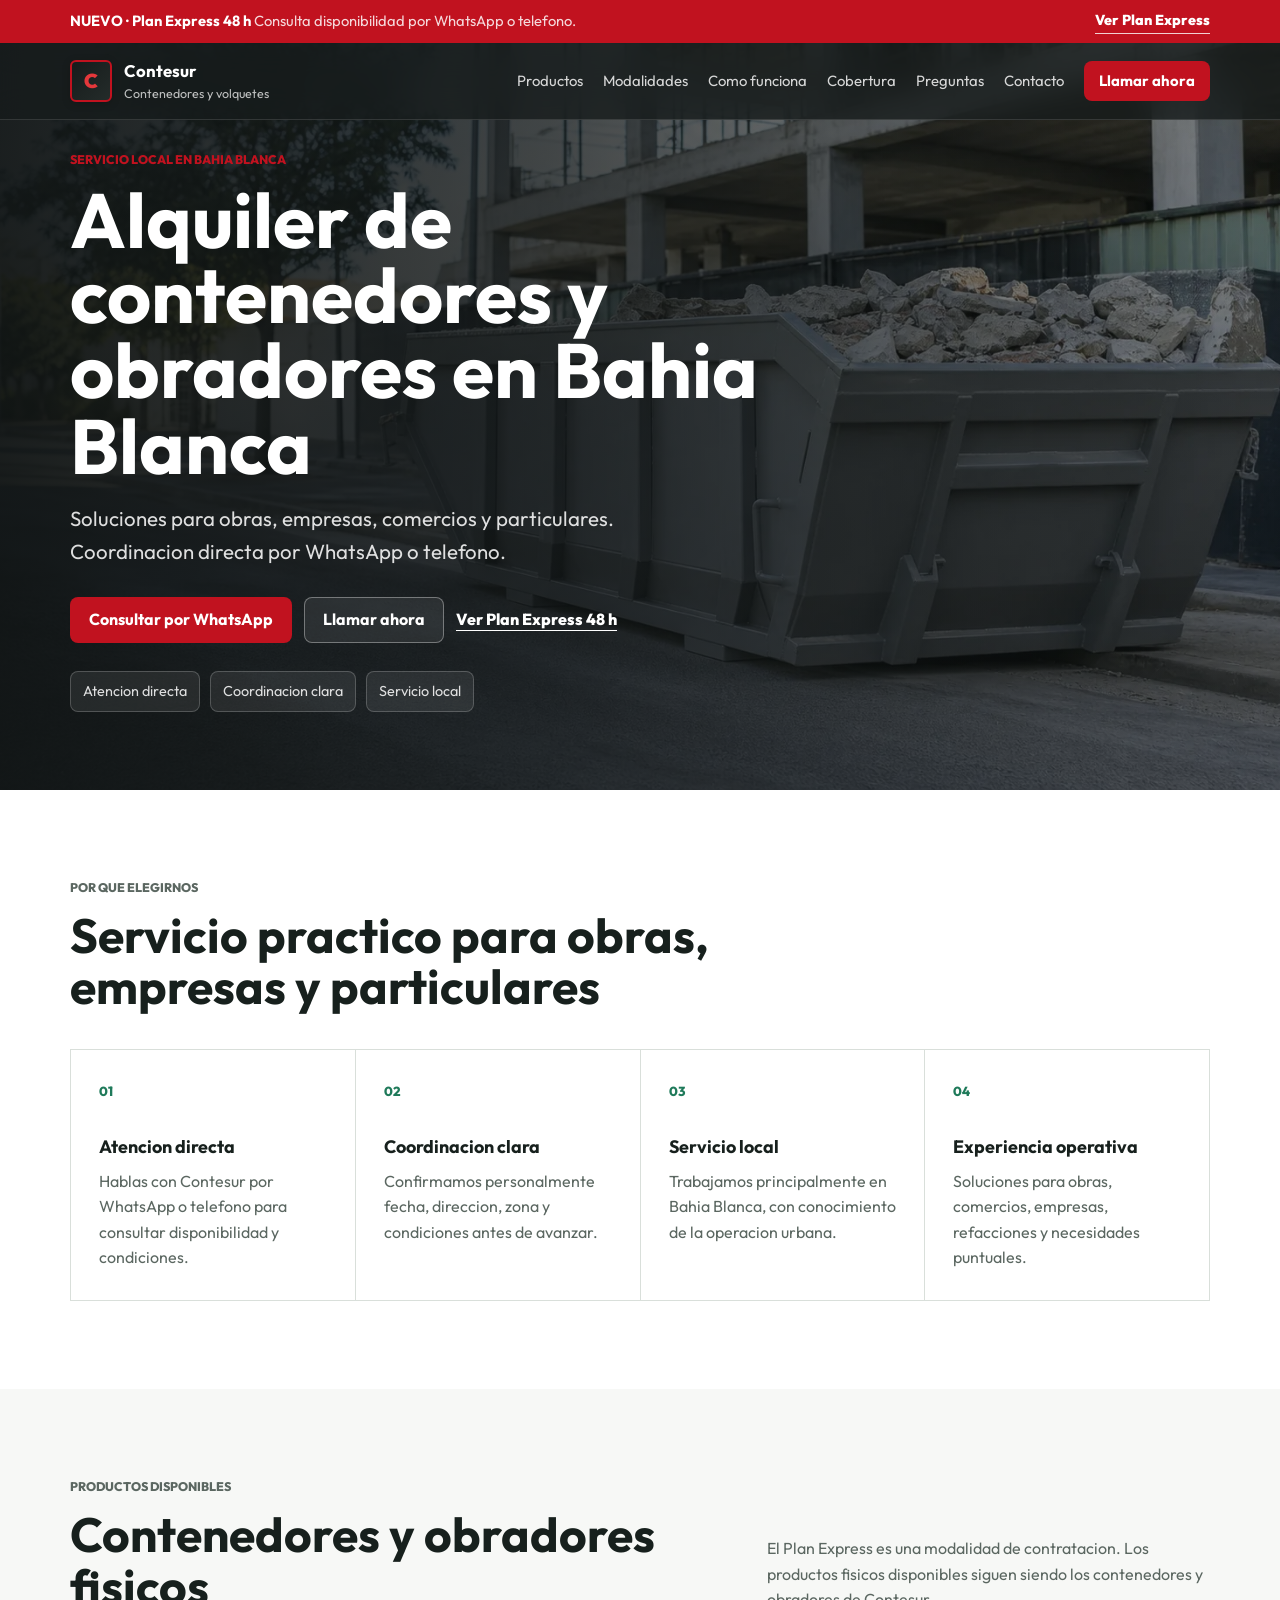
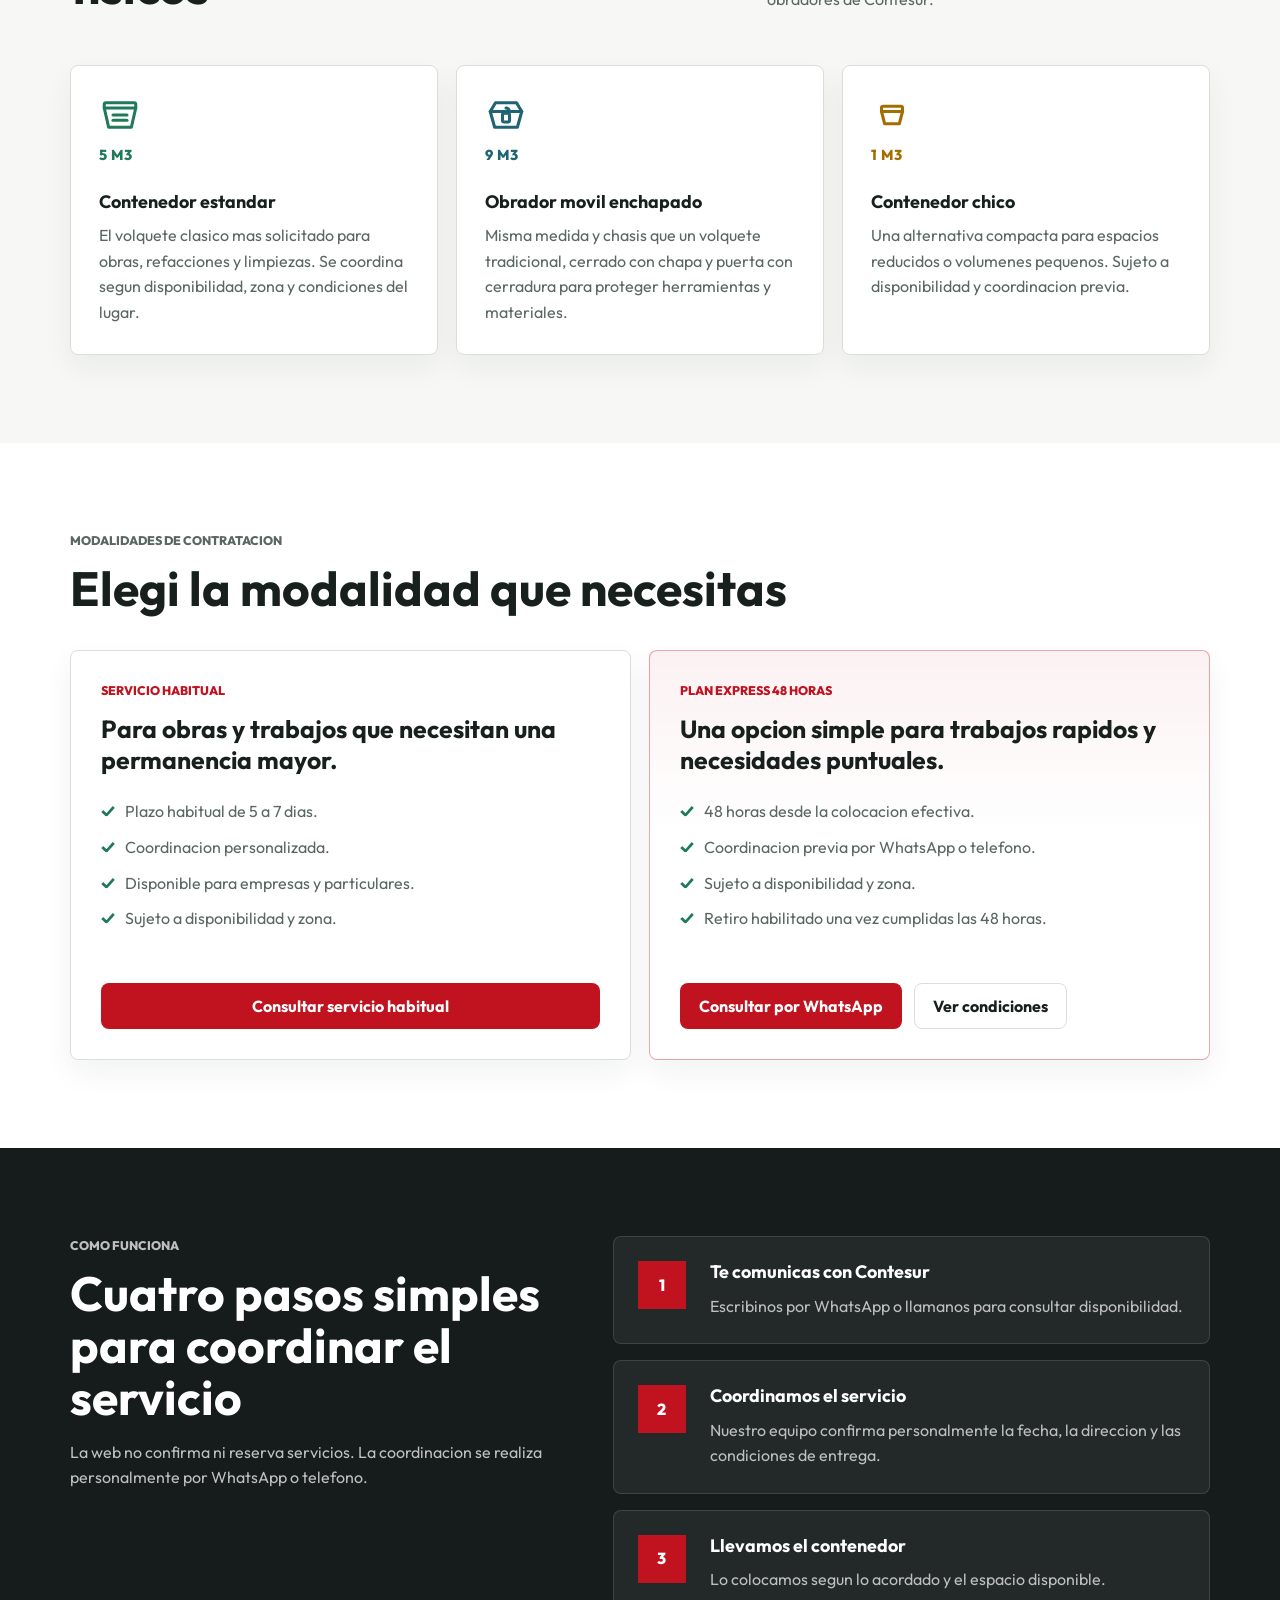
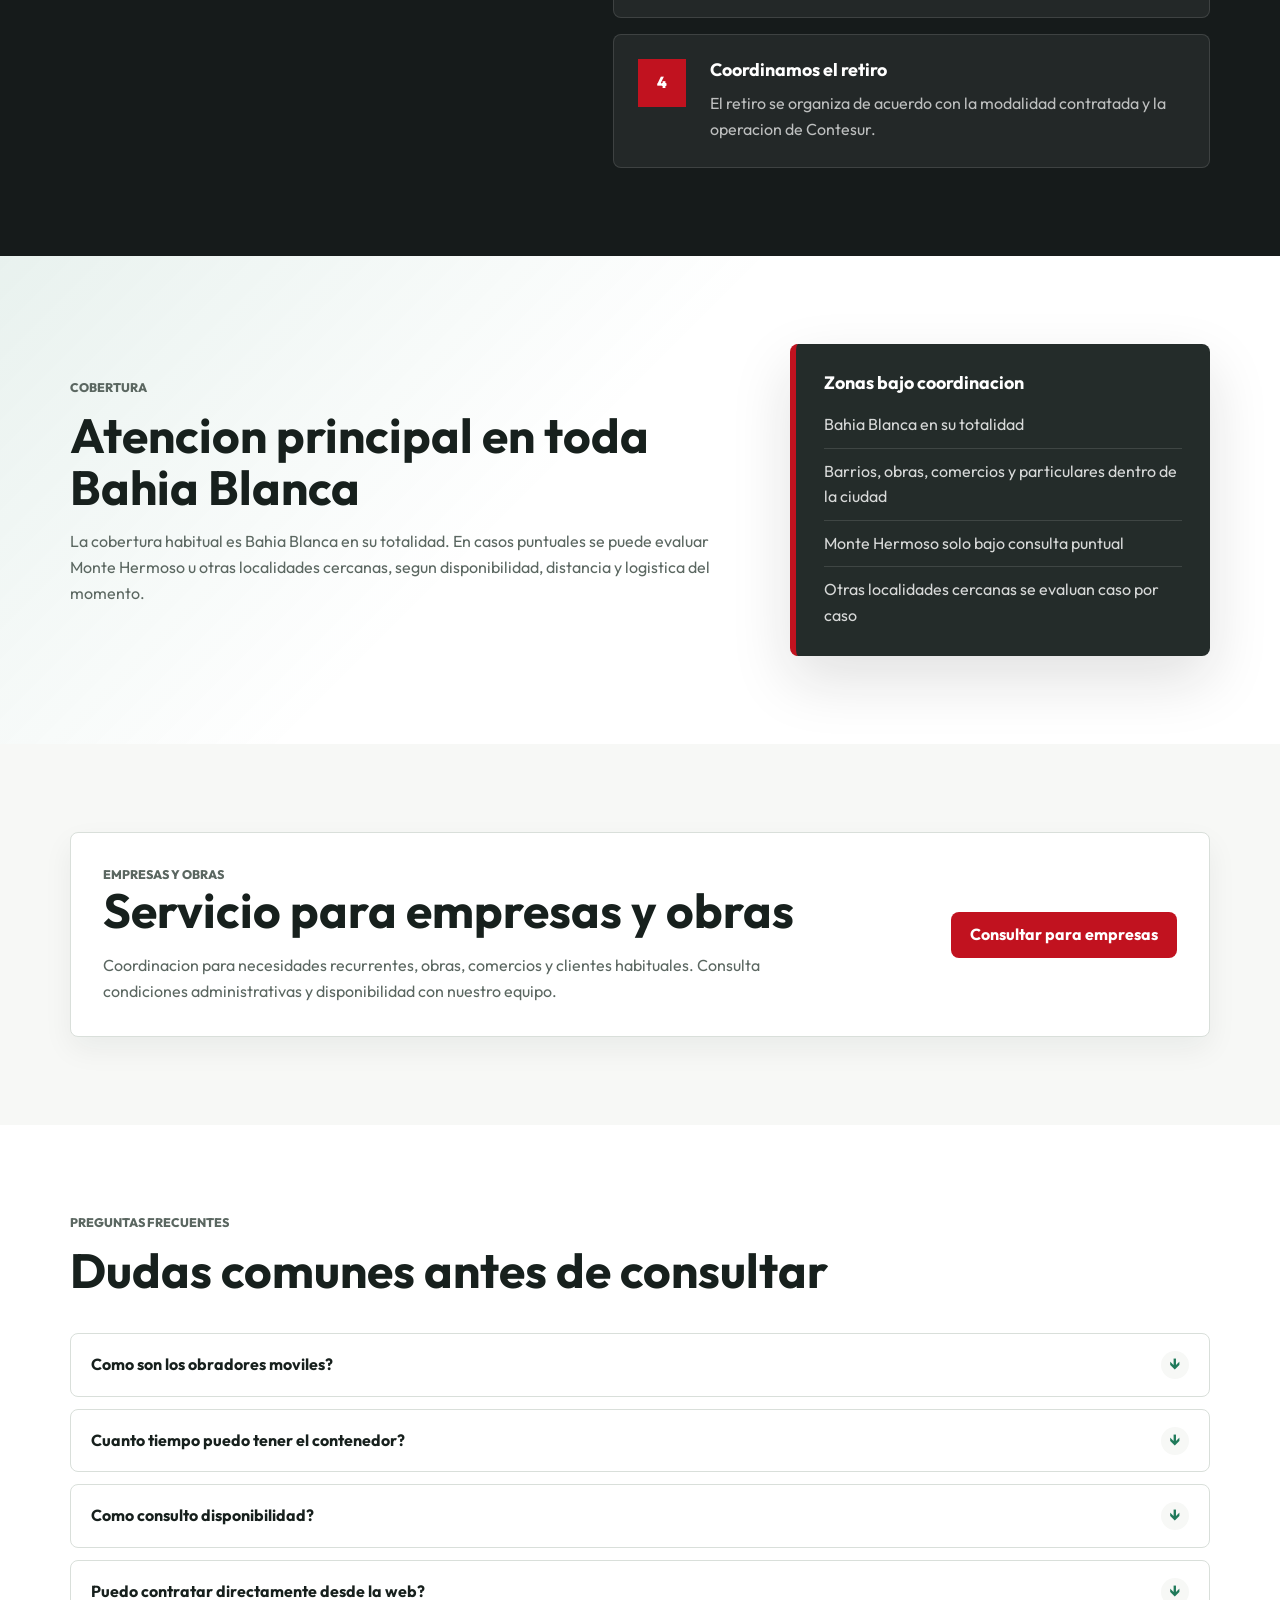
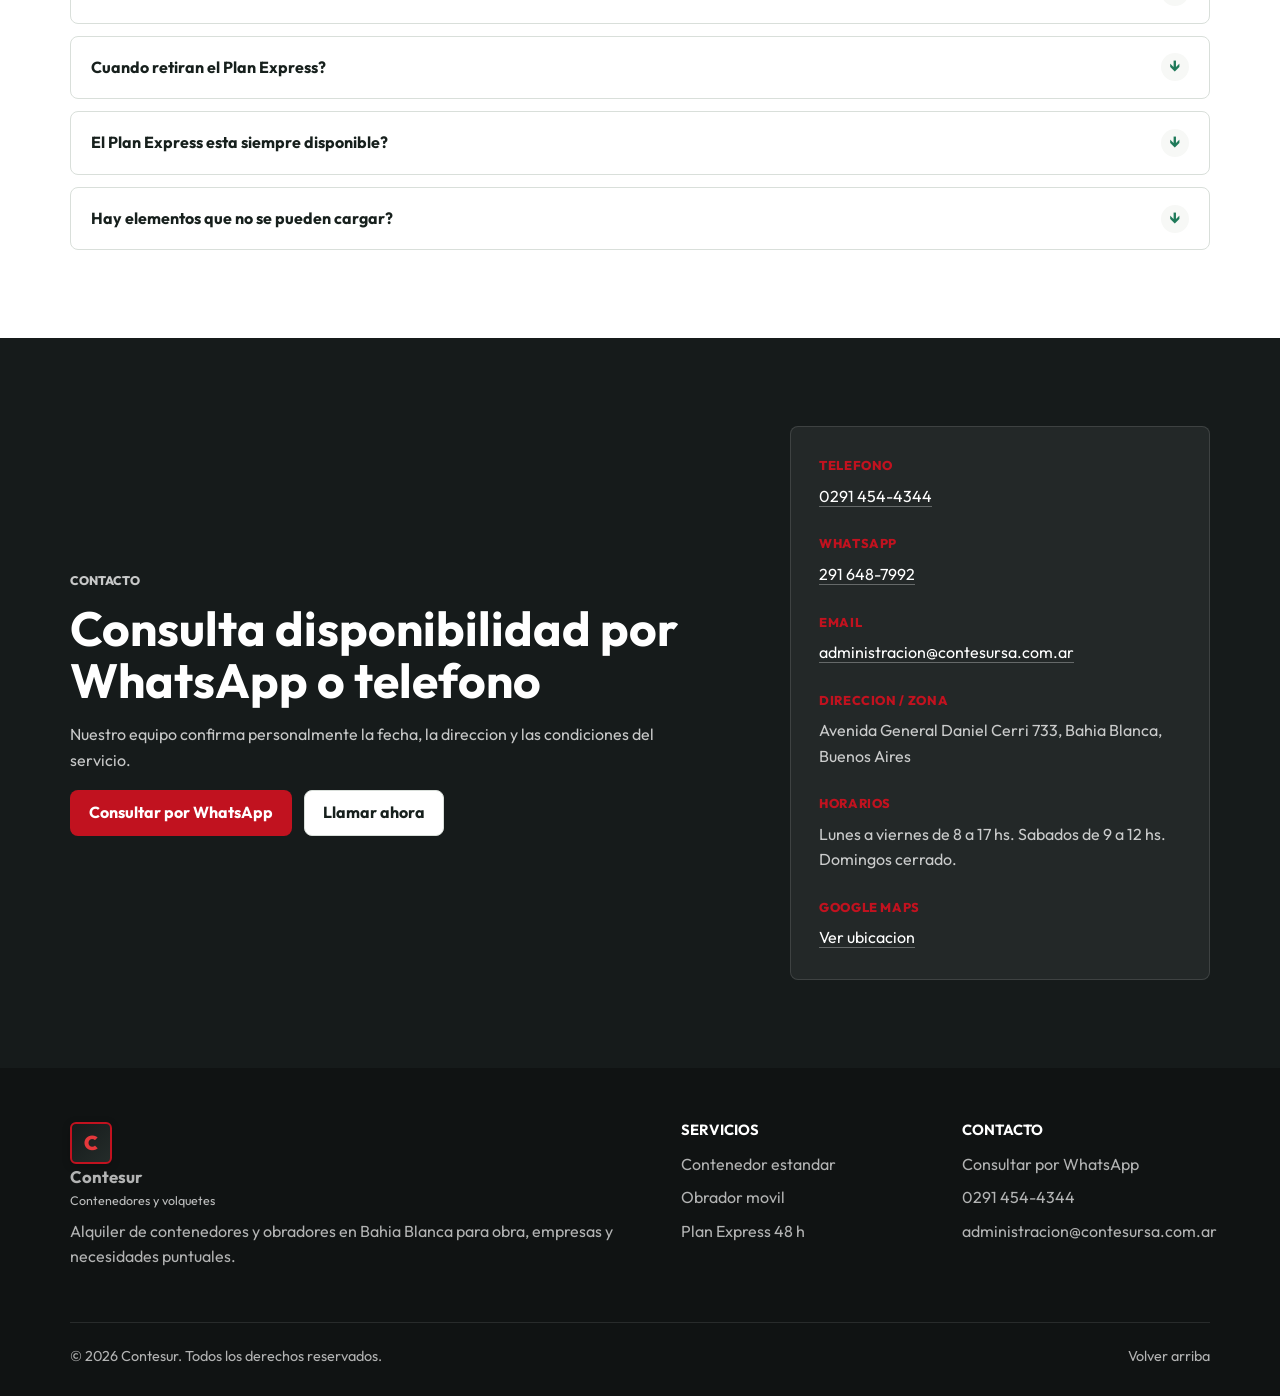
==== commit 4fe3a702: "Corregir franja Express en mobile" ====
--- a/index.html
+++ b/index.html
@@ -33,7 +33,7 @@
     <link rel="preconnect" href="https://fonts.googleapis.com">
     <link rel="preconnect" href="https://fonts.gstatic.com" crossorigin>
     <link href="https://fonts.googleapis.com/css2?family=Outfit:wght@300;400;500;600;700;800;900&display=swap" rel="stylesheet">
-    <link rel="stylesheet" href="assets/css/styles.css">
+    <link rel="stylesheet" href="assets/css/styles.css?v=20260730-promo">
 
     <script type="application/ld+json">
       {
@@ -62,8 +62,8 @@
 
     <div class="promo-bar">
       <div class="container promo-inner">
-        <p><strong>NUEVO · Plan Express 48 horas</strong> <span>Consulta disponibilidad por WhatsApp o telefono.</span></p>
-        <a href="volquete-express/" data-track-event="click_express_internal">Conocer el Plan Express</a>
+        <p><strong>NUEVO · Plan Express 48 h</strong> <span>Consulta disponibilidad por WhatsApp o telefono.</span></p>
+        <a href="volquete-express/" data-track-event="click_express_internal">Ver Plan Express</a>
       </div>
     </div>
 
@@ -422,6 +422,6 @@
       <a href="tel:+542914544344" data-track-event="click_phone_home" aria-label="Llamar a Contesur">Llamar</a>
     </nav>
 
-    <script src="assets/js/main.js" defer></script>
+    <script src="assets/js/main.js?v=20260730-promo" defer></script>
   </body>
 </html>
--- a/assets/css/styles.css
+++ b/assets/css/styles.css
@@ -1208,26 +1208,38 @@
   }
 
   body:not(.express-page) .site-header {
-    top: 56px;
+    top: 48px;
   }
 
   .promo-inner {
-    min-height: 56px;
-    gap: 8px;
-  }
-
-  .promo-inner {
-    align-items: flex-start;
-    flex-direction: column;
+    min-height: 48px;
+    align-items: center;
+    flex-direction: row;
+    gap: 10px;
   }
 
   .promo-inner p,
   .promo-inner a {
-    font-size: 0.82rem;
+    font-size: 0.8rem;
+  }
+
+  .promo-inner p {
+    flex: 1 1 auto;
+    min-width: 0;
+    white-space: nowrap;
+  }
+
+  .promo-inner span {
+    display: none;
+  }
+
+  .promo-inner a {
+    flex: 0 0 auto;
+    white-space: nowrap;
   }
 
   .nav-menu {
-    top: 124px;
+    top: 116px;
   }
 
   .express-page .nav-menu-static {
